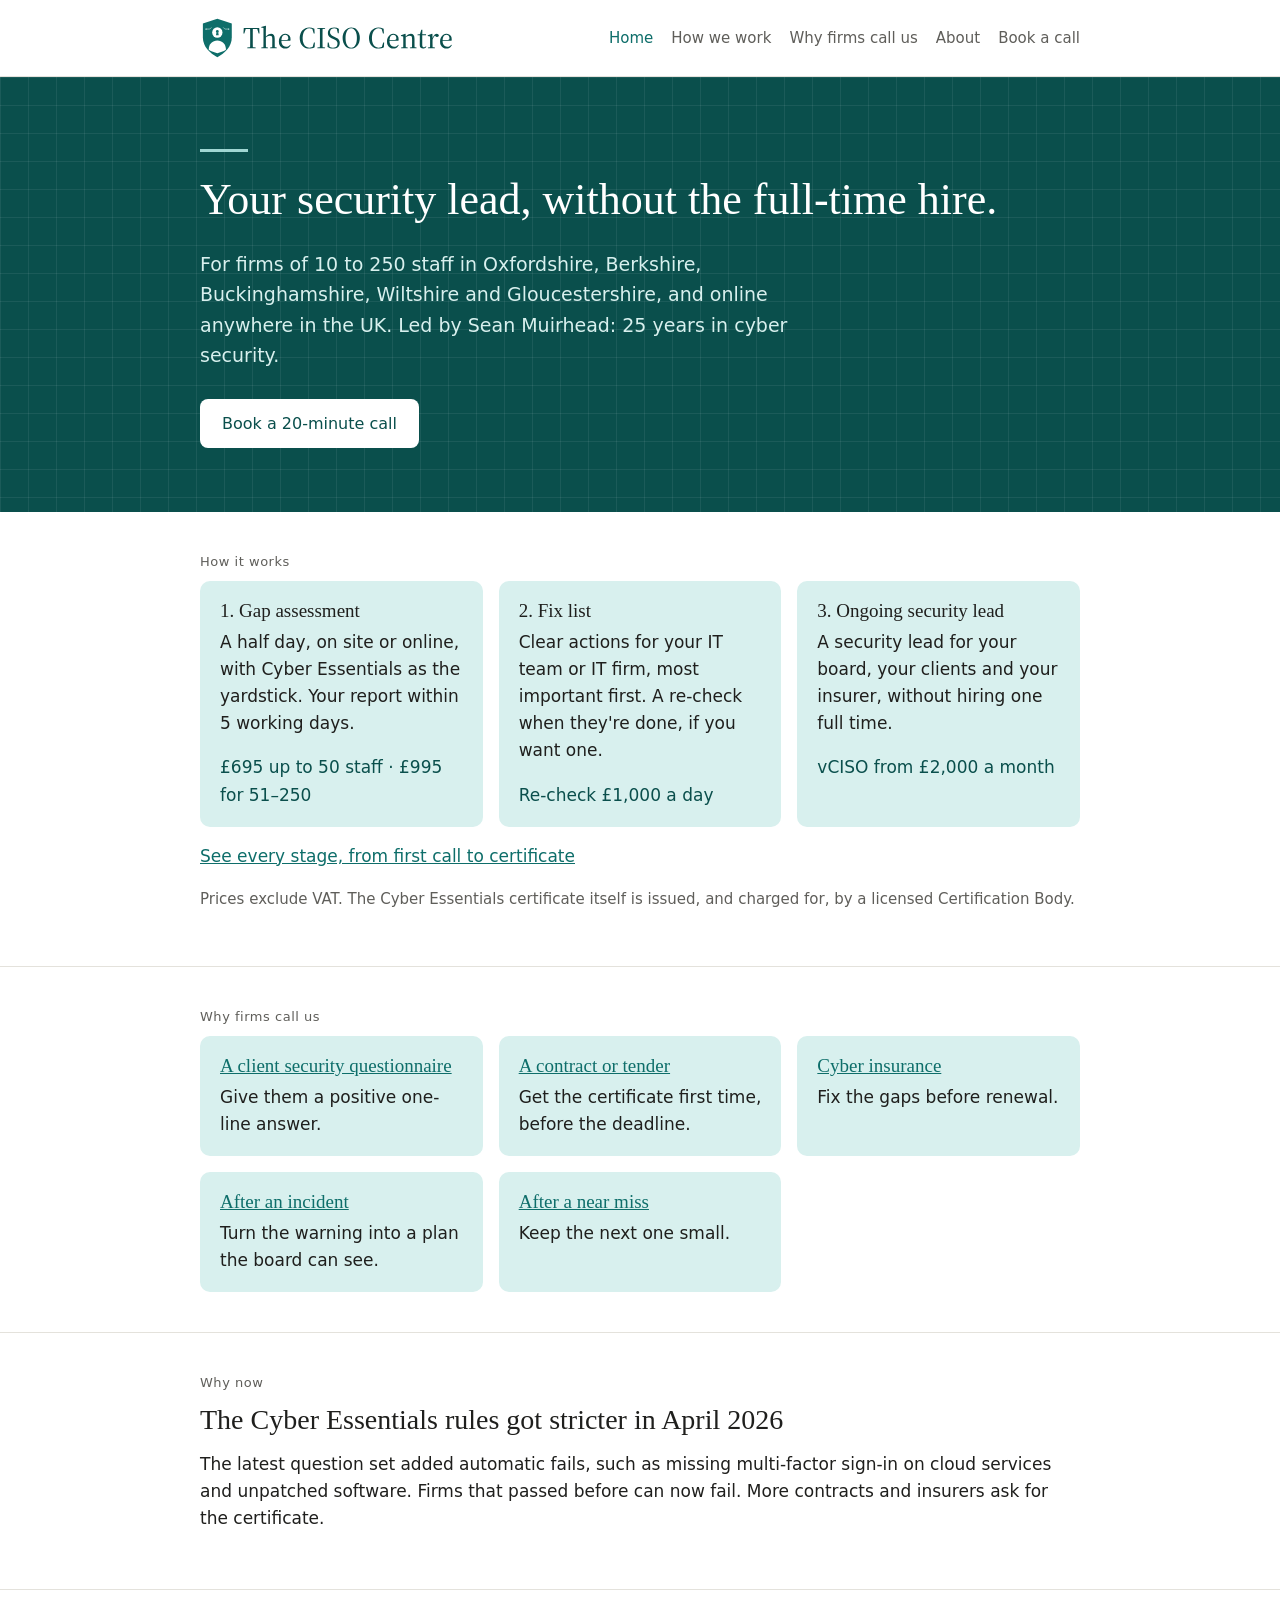
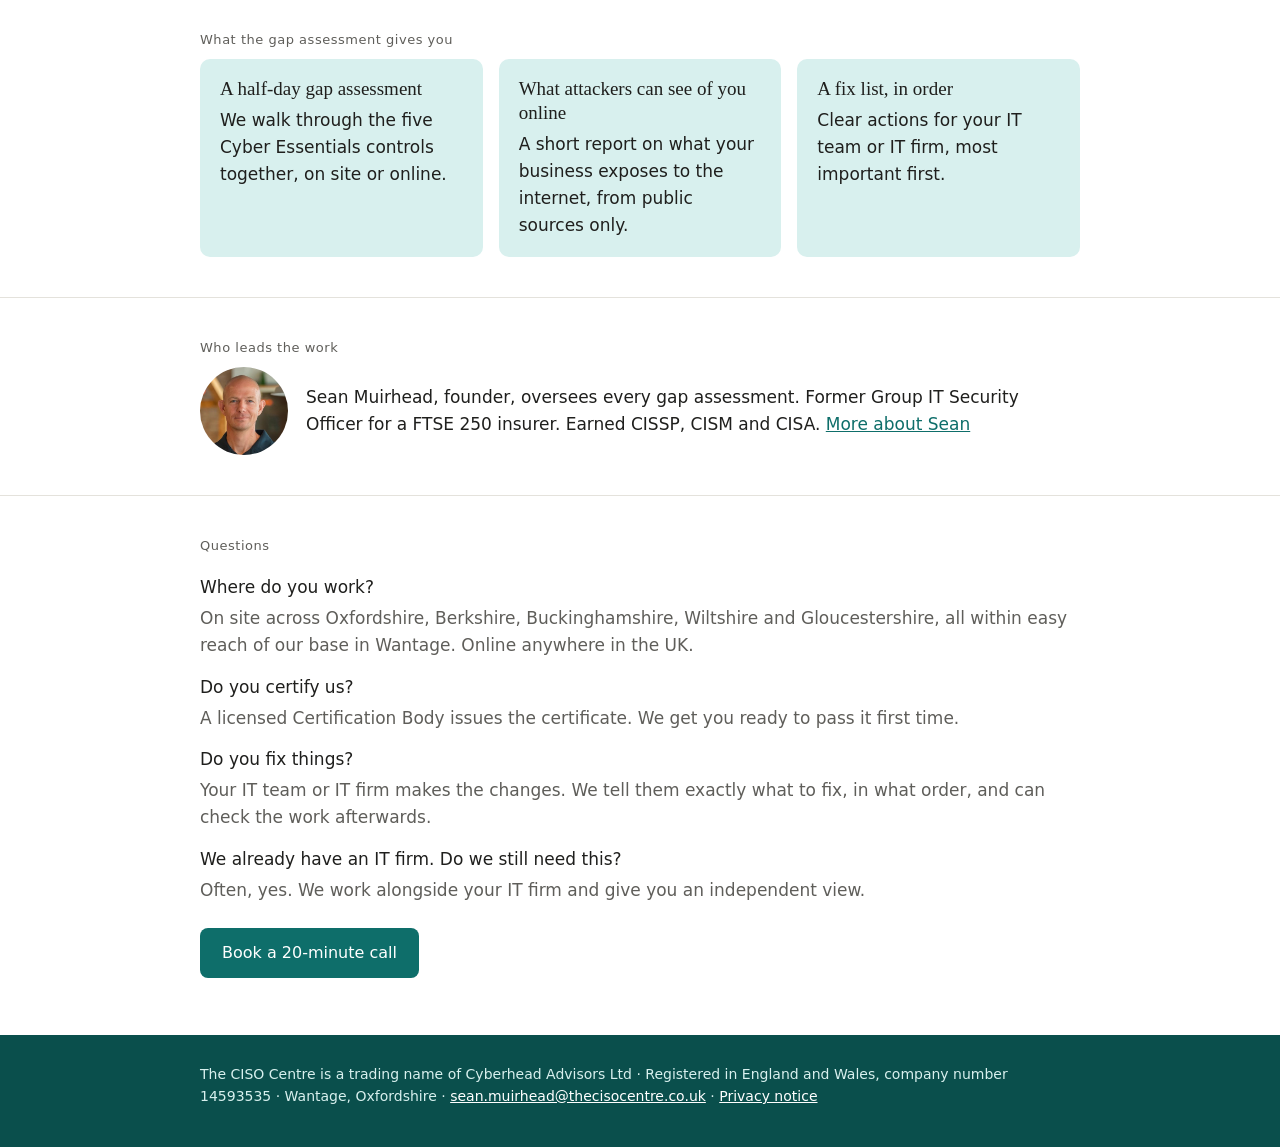
==== index.html @ 4bd27823 "Added workflow page Added workflow page  Co-Authored-By: Claude <claude@users.noreply.github.com>" ====
<!doctype html>
<html lang="en-GB">
<head>
<meta charset="utf-8">
<meta name="viewport" content="width=device-width, initial-scale=1">
<title>The CISO Centre · Your security lead, without the full-time hire</title>
<link rel="canonical" href="https://thecisocentre.co.uk/">
<meta name="description" content="The CISO Centre: your security lead, without the full-time hire. For firms of 10 to 250 staff in Oxfordshire and nearby counties, and online across the UK. Gap assessment from £695.">
<link rel="stylesheet" href="assets/site.css">
<link rel="icon" type="image/png" sizes="32x32" href="assets/brand/ciso-centre-icon-32.png">
<link rel="apple-touch-icon" href="assets/brand/ciso-centre-icon-180.png">
<script>document.documentElement.classList.add('js')</script>
</head>
<body>
<header class="site-header"><div class="wrap">
  <a class="brand" href="./"><img src="assets/brand/ciso-centre-logo-short.svg" alt="The CISO Centre" height="44"></a>
  <button class="nav-toggle" type="button" aria-controls="site-nav" aria-expanded="false" aria-label="Menu"><span class="nav-toggle-bar"></span><span class="nav-toggle-bar"></span><span class="nav-toggle-bar"></span></button>
  <nav class="nav" id="site-nav" aria-label="Main">
    <a href="./" aria-current="page">Home</a>
    <a href="how-we-work/">How we work</a>
    <a href="./#why">Why firms call us</a>
    <a href="about/">About</a>
    <a href="book/">Book a call</a>
  </nav>
</div></header>

<main>
  <section class="hero"><div class="wrap">
    <div class="hero-rule"></div>
    <h1>Your security lead, without the full-time hire.</h1>
    <p class="lead">For firms of 10 to 250 staff in Oxfordshire, Berkshire, Buckinghamshire, Wiltshire and Gloucestershire, and online anywhere in the UK. Led by Sean Muirhead: 25 years in cyber security.</p>
    <a class="button" data-booking href="https://bookings.cloud.microsoft/bookwithme/user/22936305dbe34050b0d716d2f3f9b5ed@cyberhead.co.uk/meetingtype/i8K5w9hKEECLZvtdV9gkTA2?anonymous&amp;ismsaljsauthenabled&amp;ep=mlink" target="_blank" rel="noopener">Book a 20-minute call</a>
  </div></section>

  <section class="section"><div class="wrap">
    <p class="section-label">How it works</p>
    <div class="grid-3">
      <div class="tile"><h3>1. Gap assessment</h3><p>A half day, on site or online, with Cyber Essentials as the yardstick. Your report within 5 working days.</p><p class="price-tag">£695 up to 50 staff · £995 for 51–250</p></div>
      <div class="tile"><h3>2. Fix list</h3><p>Clear actions for your IT team or IT firm, most important first. A re-check when they're done, if you want one.</p><p class="price-tag">Re-check £1,000 a day</p></div>
      <div class="tile"><h3>3. Ongoing security lead</h3><p>A security lead for your board, your clients and your insurer, without hiring one full time.</p><p class="price-tag">vCISO from £2,000 a month</p></div>
    </div>
    <p style="margin-top:16px"><a href="how-we-work/">See every stage, from first call to certificate</a></p>
    <p class="note" style="margin-top:16px">Prices exclude VAT. The Cyber Essentials certificate itself is issued, and charged for, by a licensed Certification Body.</p>
  </div></section>

  <section class="section" id="why"><div class="wrap">
    <p class="section-label">Why firms call us</p>
    <div class="grid-3">
      <div class="tile"><h3><a href="questionnaire/">A client security questionnaire</a></h3><p>Give them a positive one-line answer.</p></div>
      <div class="tile"><h3><a href="contracts/">A contract or tender</a></h3><p>Get the certificate first time, before the deadline.</p></div>
      <div class="tile"><h3><a href="insurance/">Cyber insurance</a></h3><p>Fix the gaps before renewal.</p></div>
      <div class="tile"><h3><a href="incident/">After an incident</a></h3><p>Turn the warning into a plan the board can see.</p></div>
      <div class="tile"><h3><a href="near-miss/">After a near miss</a></h3><p>Keep the next one small.</p></div>
    </div>
  </div></section>

  <section class="section"><div class="wrap">
    <p class="section-label">Why now</p>
    <h2>The Cyber Essentials rules got stricter in April 2026</h2>
    <p>The latest question set added automatic fails, such as missing multi-factor sign-in on cloud services and unpatched software. Firms that passed before can now fail. More contracts and insurers ask for the certificate.</p>
  </div></section>

  <section class="section"><div class="wrap">
    <p class="section-label">What the gap assessment gives you</p>
    <div class="grid-3">
      <div class="tile"><h3>A half-day gap assessment</h3><p>We walk through the five Cyber Essentials controls together, on site or online.</p></div>
      <div class="tile"><h3>What attackers can see of you online</h3><p>A short report on what your business exposes to the internet, from public sources only.</p></div>
      <div class="tile"><h3>A fix list, in order</h3><p>Clear actions for your IT team or IT firm, most important first.</p></div>
    </div>
  </div></section>

  <section class="section"><div class="wrap">
    <p class="section-label">Who leads the work</p>
    <div class="person">
      <img class="headshot" src="assets/sean-muirhead.jpg" alt="Sean Muirhead" width="160" height="160">
      <p style="margin:0">Sean Muirhead, founder, oversees every gap assessment. Former Group IT Security Officer for a FTSE 250 insurer. Earned CISSP, CISM and CISA. <a href="about/">More about Sean</a></p>
    </div>
  </div></section>

  <section class="section"><div class="wrap">
    <p class="section-label">Questions</p>
    <dl class="qa">
      <dt>Where do you work?</dt>
      <dd>On site across Oxfordshire, Berkshire, Buckinghamshire, Wiltshire and Gloucestershire, all within easy reach of our base in Wantage. Online anywhere in the UK.</dd>
      <dt>Do you certify us?</dt>
      <dd>A licensed Certification Body issues the certificate. We get you ready to pass it first time.</dd>
      <dt>Do you fix things?</dt>
      <dd>Your IT team or IT firm makes the changes. We tell them exactly what to fix, in what order, and can check the work afterwards.</dd>
      <dt>We already have an IT firm. Do we still need this?</dt>
      <dd>Often, yes. We work alongside your IT firm and give you an independent view.</dd>
    </dl>
    <p style="margin-top:24px"><a class="button" data-booking href="https://bookings.cloud.microsoft/bookwithme/user/22936305dbe34050b0d716d2f3f9b5ed@cyberhead.co.uk/meetingtype/i8K5w9hKEECLZvtdV9gkTA2?anonymous&amp;ismsaljsauthenabled&amp;ep=mlink" target="_blank" rel="noopener">Book a 20-minute call</a></p>
  </div></section>
</main>

<footer class="site-footer"><div class="wrap">
  <p>The CISO Centre is a trading name of Cyberhead Advisors Ltd · Registered in England and Wales, company number 14593535 · Wantage, Oxfordshire · <a href="mailto:sean.muirhead@thecisocentre.co.uk">sean.muirhead@thecisocentre.co.uk</a> · <a href="privacy/">Privacy notice</a></p>
</div></footer>
<script src="assets/nav.js" defer></script>
</body>
</html>
---- assets/site.css ----
:root {
  --navy: #0E6E6A;
  --navy-dark: #0A4F4C;
  --ink: #1f1f1d;
  --muted: #5f5e5a;
  --line: #e4e2dc;
  --panel: #D8F0EE;
  --sky: #9FD6D2;
  --sky-light: #D8F0EE;
  --bg: #ffffff;
  --serif: "Iowan Old Style", "Palatino Linotype", Palatino, Georgia, "Times New Roman", serif;
  --sans: system-ui, -apple-system, "Segoe UI", Roboto, "Helvetica Neue", Arial, sans-serif;
}

* { box-sizing: border-box; }
html { -webkit-text-size-adjust: 100%; }
body { margin: 0; background: var(--bg); color: var(--ink); font-family: var(--sans); font-size: 17px; line-height: 1.6; }
img { max-width: 100%; height: auto; }
a { color: var(--navy); }
a:hover { color: var(--navy-dark); }
h1, h2, h3 { font-family: var(--serif); font-weight: 500; line-height: 1.25; margin: 0 0 0.5em; }
h1 { font-size: clamp(30px, 6vw, 44px); }
h2 { font-size: clamp(22px, 4vw, 28px); }
h3 { font-size: 19px; }
p { margin: 0 0 1em; }

.wrap { max-width: 920px; margin: 0 auto; padding: 0 20px; }

.site-header { border-bottom: 1px solid var(--line); }
.site-header .wrap { display: flex; flex-wrap: wrap; align-items: center; justify-content: space-between; gap: 8px 24px; padding-top: 16px; padding-bottom: 16px; }
.brand { display: block; text-decoration: none; }
.brand img { display: block; height: 44px; width: auto; }
/* CISO Centre logo: two links over one image. Whole logo -> CISO Centre page; the 'by Cyberhead Advisors' line -> site homepage. */
.nav-toggle { display: none; background: none; border: 0; width: 44px; height: 44px; padding: 10px; margin-right: -10px; cursor: pointer; }
.nav-toggle-bar { display: block; height: 2px; background: var(--ink); margin: 5px 0; border-radius: 1px; }
.nav { display: flex; flex-wrap: wrap; gap: 4px 18px; font-size: 15px; }
.nav a { color: var(--muted); text-decoration: none; }
.nav a:hover, .nav a[aria-current="page"] { color: var(--navy); }

@media (max-width: 639px) {
  .brand img { height: 36px; }
  .js .nav-toggle { display: block; }
  .js .nav { display: none; width: 100%; flex-direction: column; gap: 0; }
  .js .nav.open { display: flex; }
  .js .nav a { padding: 10px 0; border-top: 1px solid var(--line); }
}

.hero {
  padding: 72px 0 64px;
  color: #fff;
  background-color: var(--navy-dark);
  background-image:
    linear-gradient(rgba(255,255,255,0.07) 1px, transparent 1px),
    linear-gradient(90deg, rgba(255,255,255,0.07) 1px, transparent 1px);
  background-size: 28px 28px;
}
.hero h1 { color: #fff; }
.hero-rule { width: 48px; height: 3px; background: var(--sky); margin-bottom: 20px; }
.hero p.lead { font-size: 19px; color: var(--sky-light); max-width: 640px; margin-bottom: 28px; }
.hero a:not(.button) { color: #fff; }
.hero .button { background: #fff; color: var(--navy-dark); }
.hero .button:hover { background: var(--sky-light); color: var(--navy-dark); }
.hero .person { flex-wrap: wrap; align-items: flex-start; }
.hero .person > div { flex: 1 1 260px; }
.hero .headshot { flex-basis: 112px; width: 112px; height: 112px; border: 3px solid rgba(255,255,255,0.85); }

.section { padding: 40px 0; border-bottom: 1px solid var(--line); }
.section:last-of-type { border-bottom: 0; }
.section-label { font-size: 13px; letter-spacing: 0.04em; color: var(--muted); margin: 0 0 8px; }

.grid-3 { display: grid; grid-template-columns: repeat(auto-fit, minmax(220px, 1fr)); gap: 16px; }
.grid-2 { display: grid; grid-template-columns: minmax(0, 1fr); gap: 16px; }
@media (min-width: 640px) { .grid-2 { grid-template-columns: repeat(2, minmax(0, 1fr)); } }
.tile { background: var(--panel); border-radius: 10px; padding: 18px 20px; }
.tile h3 { margin-bottom: 6px; }
.tile p:last-child { margin-bottom: 0; }

.figure { background: var(--panel); border-radius: 10px; padding: 18px 20px; }
.figure .num { font-family: var(--serif); font-size: clamp(30px, 7vw, 40px); line-height: 1; color: var(--navy); display: block; margin-bottom: 6px; }
.figure .label { font-size: 15px; color: var(--muted); }

.price-list { list-style: none; padding: 0; margin: 0; }
.price-list li { display: flex; flex-wrap: wrap; justify-content: space-between; gap: 4px 16px; padding: 12px 0; border-bottom: 1px solid var(--line); }
.price-list li:last-child { border-bottom: 0; }
.price-list .price { font-weight: 500; }

.steps { padding-left: 1.2em; margin: 0; }
.steps li { margin-bottom: 6px; }

.person { display: flex; gap: 18px; align-items: center; }
.headshot { flex: 0 0 88px; width: 88px; height: 88px; border-radius: 50%; object-fit: cover; }
.initials { flex: 0 0 72px; width: 72px; height: 72px; border-radius: 50%; background: var(--panel); color: var(--navy-dark); display: flex; align-items: center; justify-content: center; font-family: var(--serif); font-size: 24px; }

.qa dt { font-weight: 500; margin-top: 14px; }
.qa dd { margin: 4px 0 0; color: var(--muted); }

.door { display: block; background: var(--panel); border-radius: 10px; padding: 20px 22px; text-decoration: none; color: var(--ink); border: 1px solid transparent; }
.door:hover { border-color: var(--navy); color: var(--ink); }
.door h3 { color: var(--navy); }
.door p { margin: 0; color: var(--muted); font-size: 16px; }

.button { display: inline-block; background: var(--navy); color: #fff; text-decoration: none; padding: 12px 22px; border-radius: 8px; font-size: 16px; }
.button:hover { background: var(--navy-dark); color: #fff; }
.button-secondary { background: transparent; color: var(--navy); border: 1px solid var(--navy); }
.button-secondary:hover { background: var(--panel); color: var(--navy-dark); }

.note { font-size: 15px; color: var(--muted); }

.site-footer { background: var(--navy-dark); padding: 28px 0 40px; font-size: 14px; color: var(--sky-light); }
.site-footer a { color: #fff; }
.site-footer p { margin: 0; }

/* The CISO Centre pages: same components, green colours */
.price-tag { font-weight: 500; color: var(--navy-dark); margin: 10px 0 0; }

/* Deal timeline: drawn as a line with stage markers; stacks on phones */
.timeline { list-style: none; margin: 8px 0 0; padding: 0; display: grid; grid-template-columns: repeat(5, minmax(0, 1fr)); gap: 12px; position: relative; }
.timeline::before { content: ""; position: absolute; left: 6px; right: 6px; top: 7px; height: 2px; background: var(--sky); }
.timeline li { position: relative; padding-top: 26px; }
.timeline li::before { content: ""; position: absolute; left: 0; top: 0; width: 12px; height: 12px; border-radius: 50%; background: #fff; border: 3px solid var(--navy); }
.timeline .stage { display: block; font-family: var(--serif); font-size: 18px; color: var(--navy-dark); margin-bottom: 4px; }
.timeline .role { display: block; font-size: 15px; color: var(--muted); line-height: 1.4; }
@media (max-width: 639px) {
  .timeline { grid-template-columns: 1fr; gap: 18px; padding-left: 26px; }
  .timeline::before { left: 6px; right: auto; top: 6px; bottom: 6px; width: 2px; height: auto; }
  .timeline li { padding-top: 0; }
  .timeline li::before { left: -26px; top: 4px; }
}

/* Section illustrations */
.illus { display: block; width: 100%; max-width: 560px; height: auto; margin: 4px 0 20px; }
.illus-small { max-width: 240px; }

/* How we work: numbered stages, each split into what happens / you get / why it matters */
.flow { list-style: none; margin: 0; padding: 0; display: grid; gap: 16px; }
.flow-stage { background: var(--panel); border-radius: 10px; padding: 18px 20px; }
.flow-stage h3 { display: flex; align-items: center; gap: 12px; margin-bottom: 12px; }
.flow-num { flex: 0 0 32px; width: 32px; height: 32px; border-radius: 50%; background: var(--navy); color: #fff; display: inline-flex; align-items: center; justify-content: center; font-family: var(--serif); font-size: 17px; }
.flow-parts { display: grid; grid-template-columns: minmax(0, 1fr); gap: 4px 20px; margin: 0; }
.flow-parts dt { font-size: 13px; letter-spacing: 0.04em; color: var(--muted); margin-top: 6px; }
.flow-parts dd { margin: 0; }
@media (min-width: 760px) {
  .flow-parts { grid-template-columns: 9.5em minmax(0, 1fr); }
  .flow-parts dt { margin-top: 3px; }
}
.flow-parts dt:last-of-type + dd { font-weight: 500; color: var(--navy-dark); }
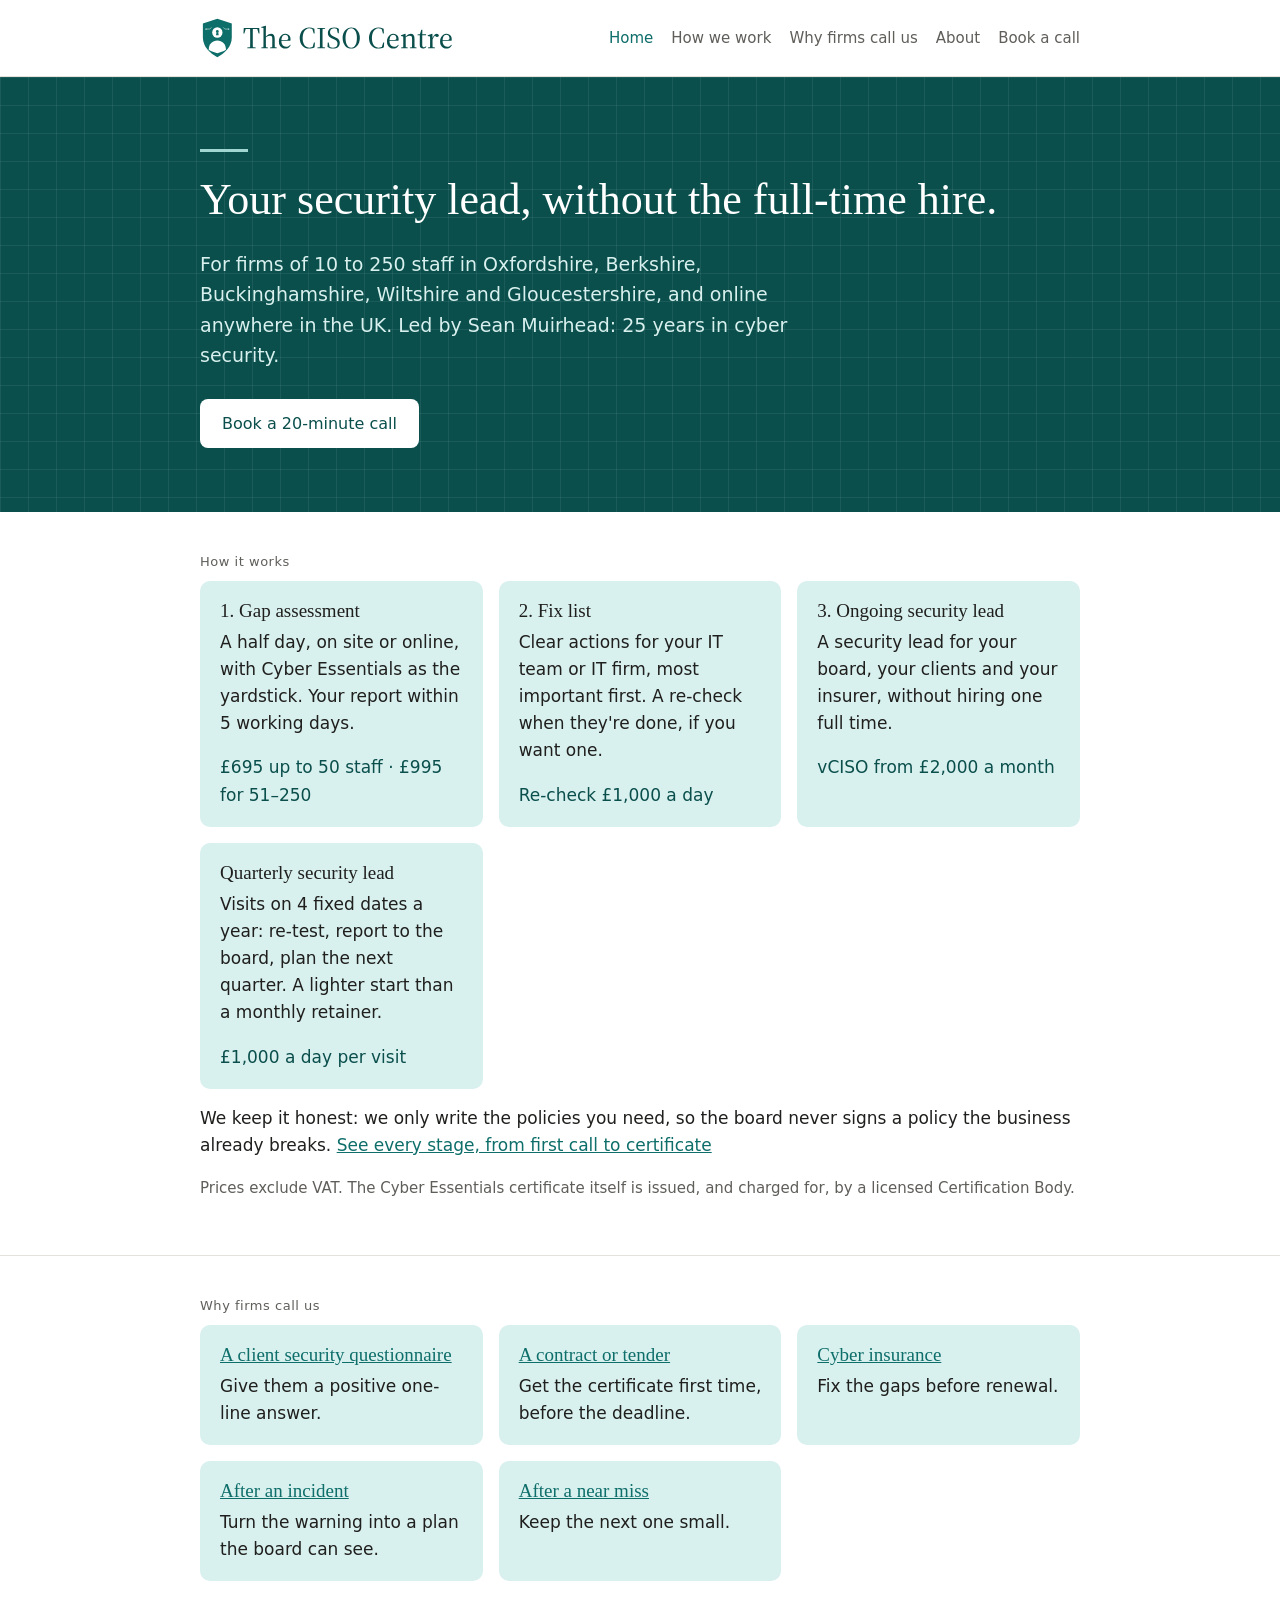
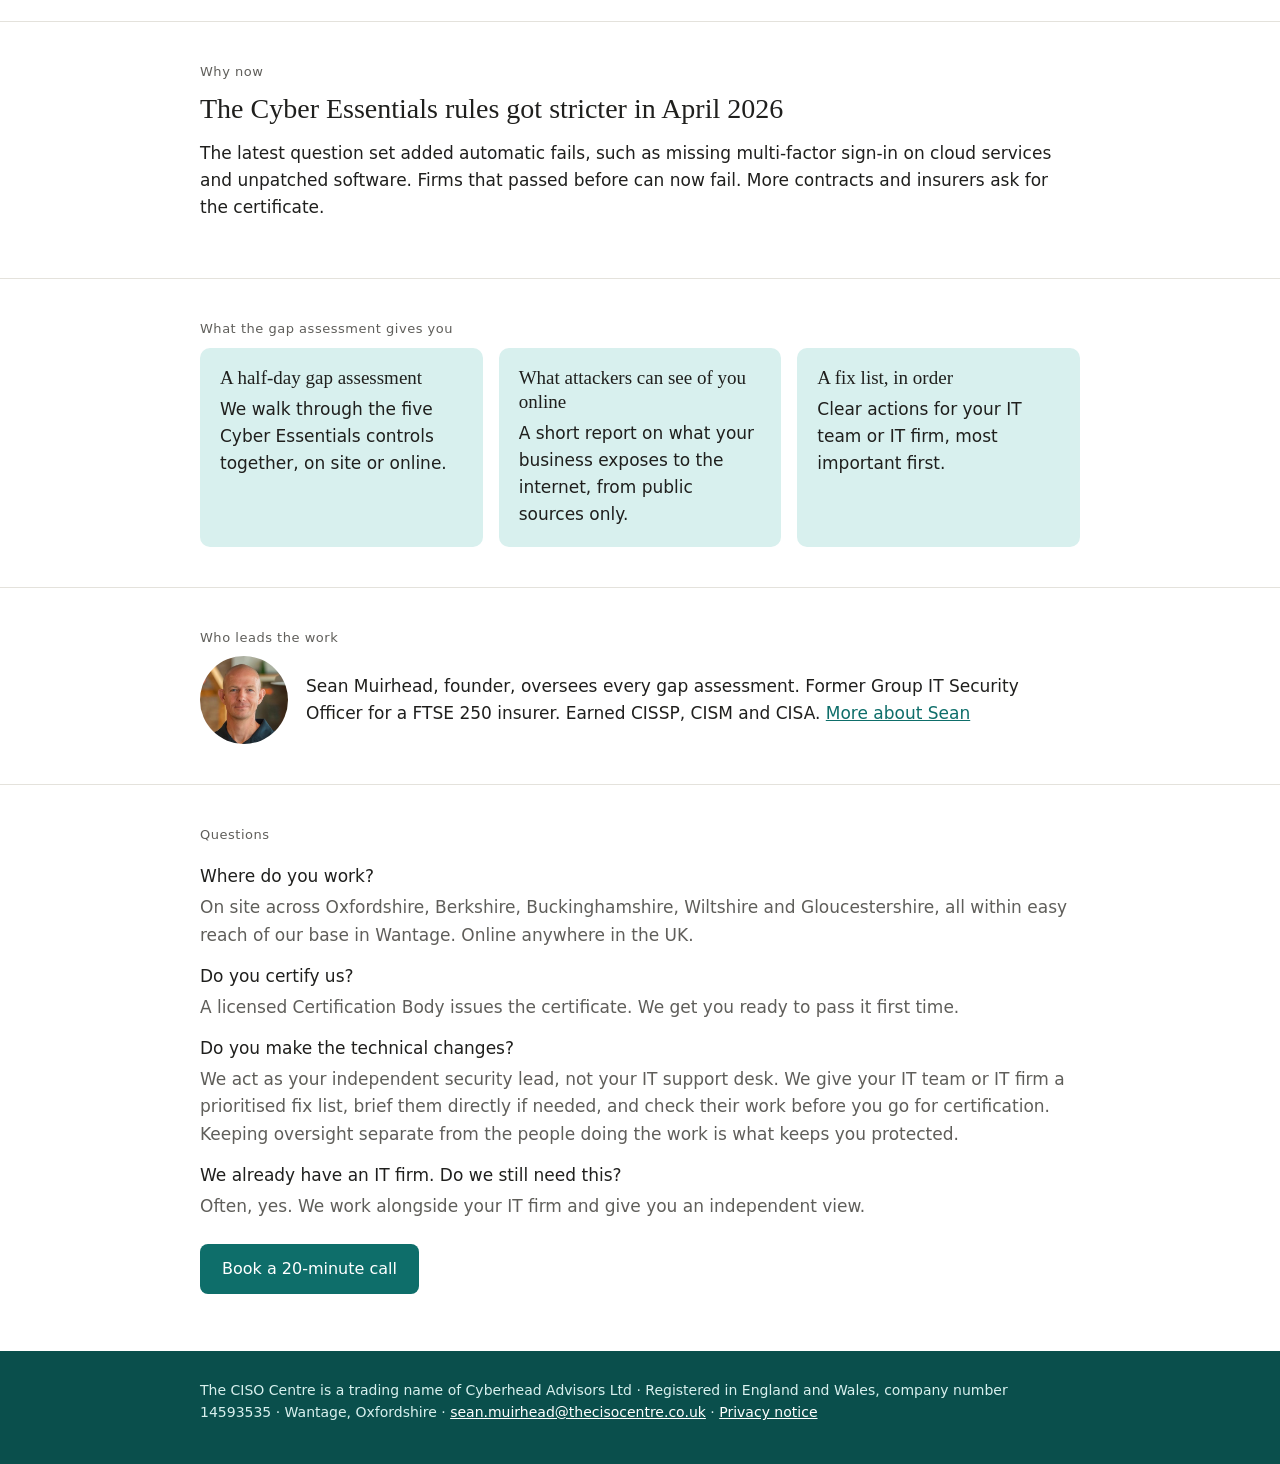
==== commit 72a87089: "Council fixes: FAQ, policy line, quarterly rung, How we work scope, booking via /book/" ====
--- a/index.html
+++ b/index.html
@@ -29,7 +29,7 @@
     <div class="hero-rule"></div>
     <h1>Your security lead, without the full-time hire.</h1>
     <p class="lead">For firms of 10 to 250 staff in Oxfordshire, Berkshire, Buckinghamshire, Wiltshire and Gloucestershire, and online anywhere in the UK. Led by Sean Muirhead: 25 years in cyber security.</p>
-    <a class="button" data-booking href="https://bookings.cloud.microsoft/bookwithme/user/22936305dbe34050b0d716d2f3f9b5ed@cyberhead.co.uk/meetingtype/i8K5w9hKEECLZvtdV9gkTA2?anonymous&amp;ismsaljsauthenabled&amp;ep=mlink" target="_blank" rel="noopener">Book a 20-minute call</a>
+    <a class="button" data-booking href="book/">Book a 20-minute call</a>
   </div></section>
 
   <section class="section"><div class="wrap">
@@ -38,8 +38,9 @@
       <div class="tile"><h3>1. Gap assessment</h3><p>A half day, on site or online, with Cyber Essentials as the yardstick. Your report within 5 working days.</p><p class="price-tag">£695 up to 50 staff · £995 for 51–250</p></div>
       <div class="tile"><h3>2. Fix list</h3><p>Clear actions for your IT team or IT firm, most important first. A re-check when they're done, if you want one.</p><p class="price-tag">Re-check £1,000 a day</p></div>
       <div class="tile"><h3>3. Ongoing security lead</h3><p>A security lead for your board, your clients and your insurer, without hiring one full time.</p><p class="price-tag">vCISO from £2,000 a month</p></div>
+      <div class="tile"><h3>Quarterly security lead</h3><p>Visits on 4 fixed dates a year: re-test, report to the board, plan the next quarter. A lighter start than a monthly retainer.</p><p class="price-tag">£1,000 a day per visit</p></div>
     </div>
-    <p style="margin-top:16px"><a href="how-we-work/">See every stage, from first call to certificate</a></p>
+    <p style="margin-top:16px">We keep it honest: we only write the policies you need, so the board never signs a policy the business already breaks. <a href="how-we-work/">See every stage, from first call to certificate</a></p>
     <p class="note" style="margin-top:16px">Prices exclude VAT. The Cyber Essentials certificate itself is issued, and charged for, by a licensed Certification Body.</p>
   </div></section>
 
@@ -84,12 +85,12 @@
       <dd>On site across Oxfordshire, Berkshire, Buckinghamshire, Wiltshire and Gloucestershire, all within easy reach of our base in Wantage. Online anywhere in the UK.</dd>
       <dt>Do you certify us?</dt>
       <dd>A licensed Certification Body issues the certificate. We get you ready to pass it first time.</dd>
-      <dt>Do you fix things?</dt>
-      <dd>Your IT team or IT firm makes the changes. We tell them exactly what to fix, in what order, and can check the work afterwards.</dd>
+      <dt>Do you make the technical changes?</dt>
+      <dd>We act as your independent security lead, not your IT support desk. We give your IT team or IT firm a prioritised fix list, brief them directly if needed, and check their work before you go for certification. Keeping oversight separate from the people doing the work is what keeps you protected.</dd>
       <dt>We already have an IT firm. Do we still need this?</dt>
       <dd>Often, yes. We work alongside your IT firm and give you an independent view.</dd>
     </dl>
-    <p style="margin-top:24px"><a class="button" data-booking href="https://bookings.cloud.microsoft/bookwithme/user/22936305dbe34050b0d716d2f3f9b5ed@cyberhead.co.uk/meetingtype/i8K5w9hKEECLZvtdV9gkTA2?anonymous&amp;ismsaljsauthenabled&amp;ep=mlink" target="_blank" rel="noopener">Book a 20-minute call</a></p>
+    <p style="margin-top:24px"><a class="button" data-booking href="book/">Book a 20-minute call</a></p>
   </div></section>
 </main>
 
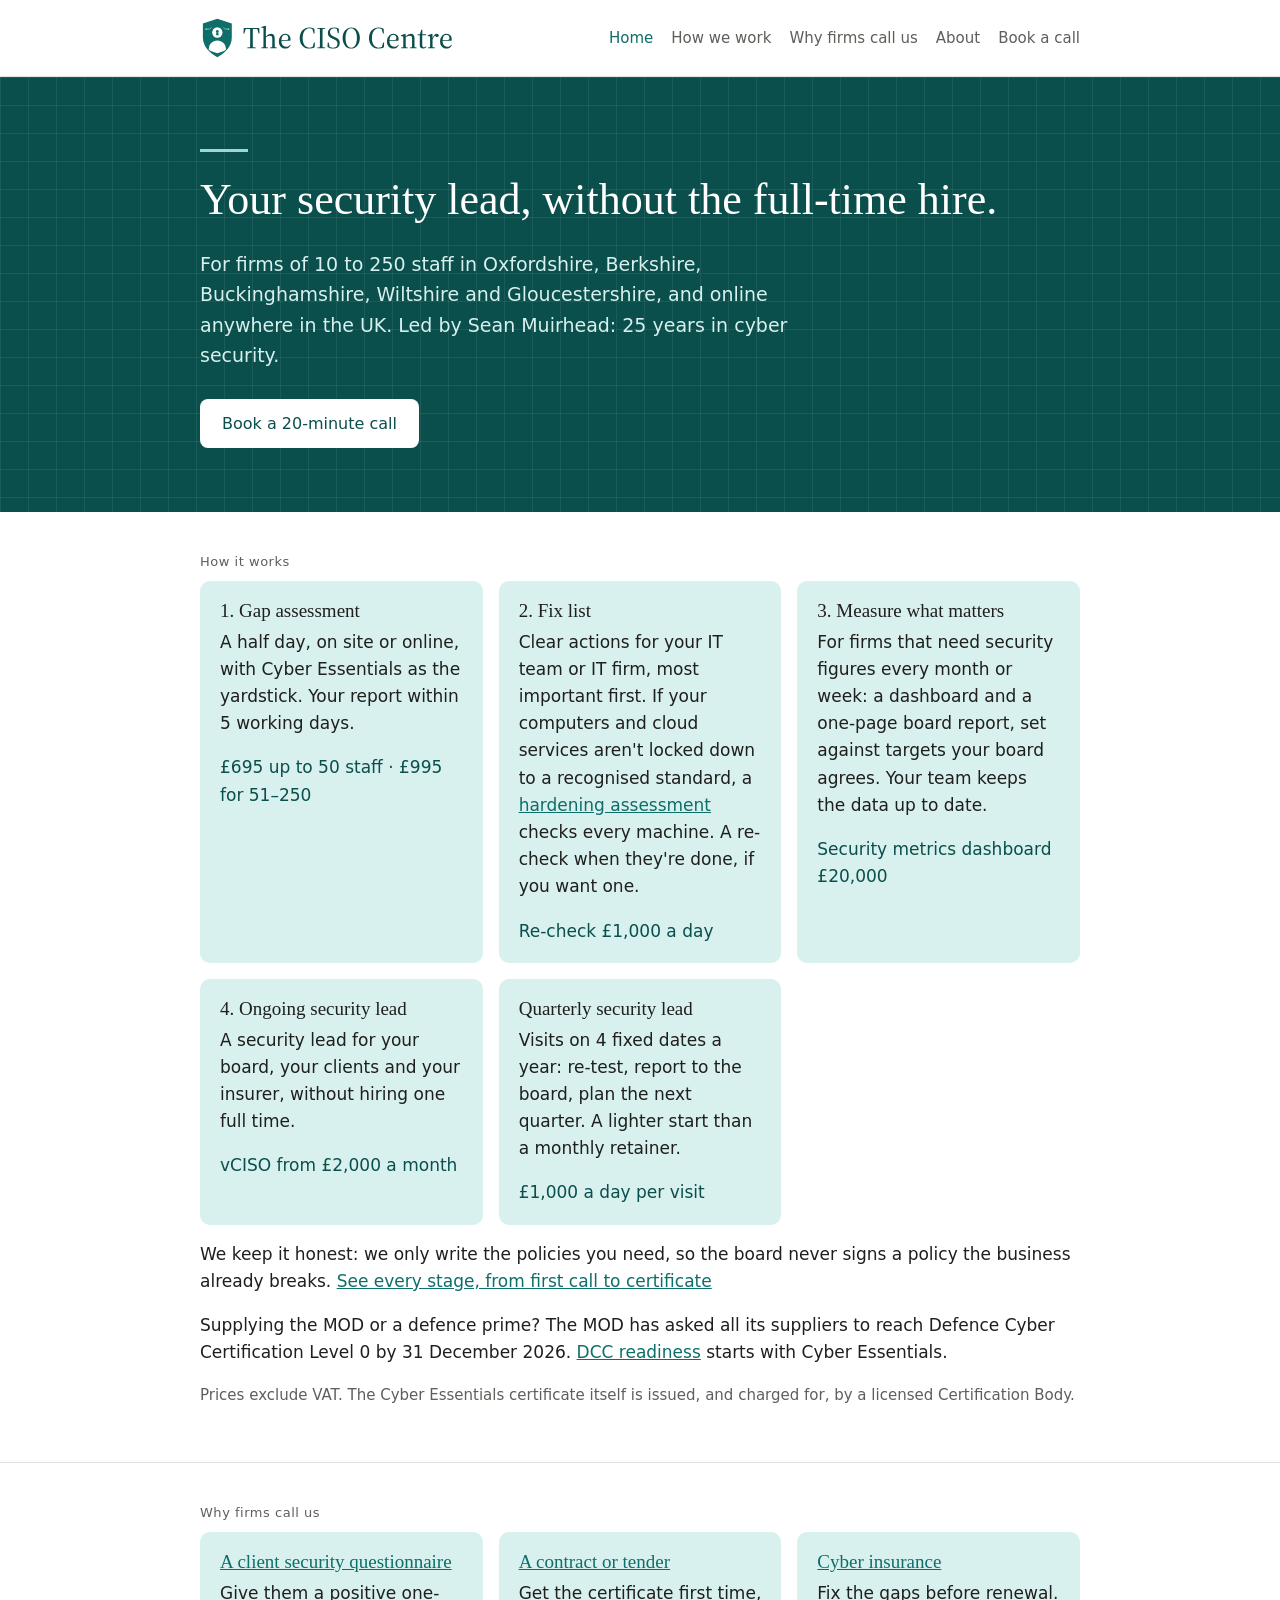
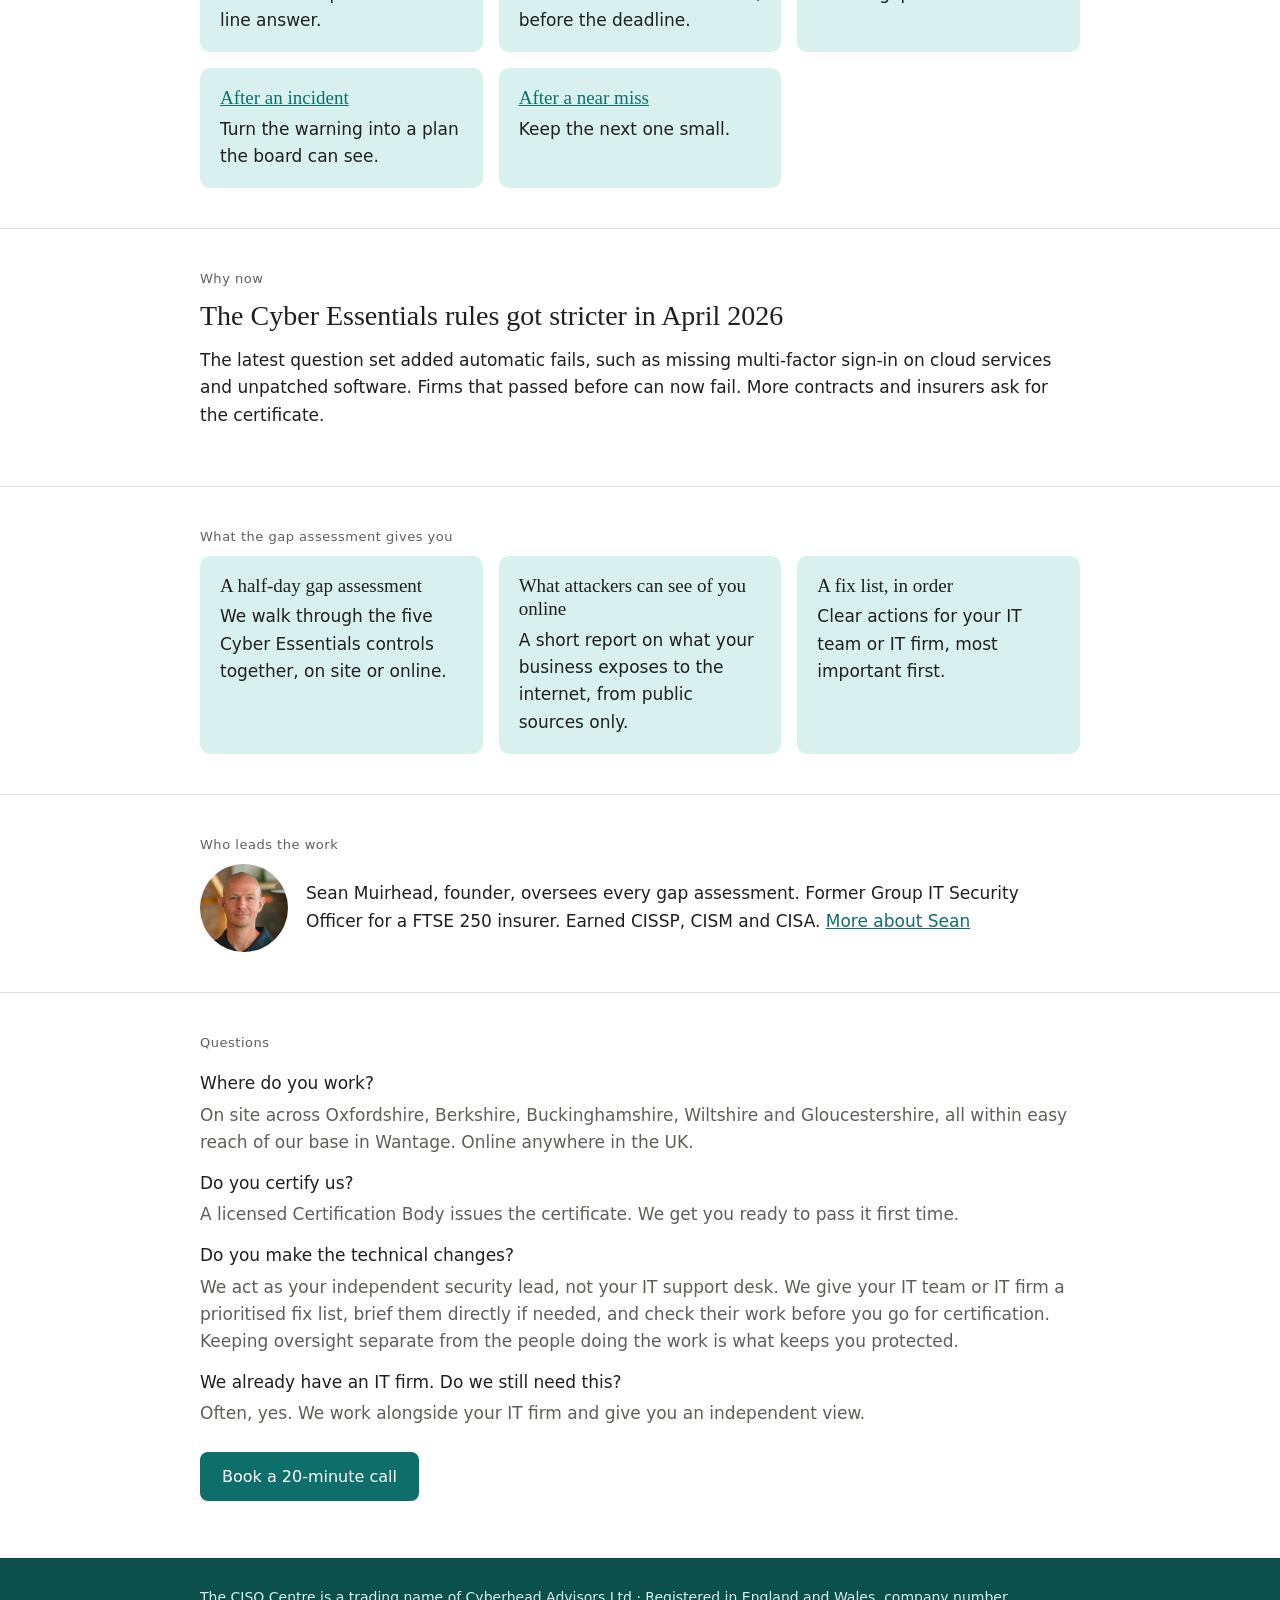
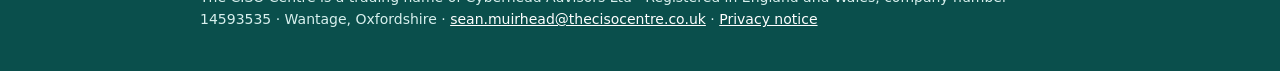
==== commit 05f90f88: "Home and How we work: hardening, security metrics dashboard, DCC readiness Co-Authored-By: Claude Op" ====
--- a/index.html
+++ b/index.html
@@ -36,11 +36,13 @@
     <p class="section-label">How it works</p>
     <div class="grid-3">
       <div class="tile"><h3>1. Gap assessment</h3><p>A half day, on site or online, with Cyber Essentials as the yardstick. Your report within 5 working days.</p><p class="price-tag">£695 up to 50 staff · £995 for 51–250</p></div>
-      <div class="tile"><h3>2. Fix list</h3><p>Clear actions for your IT team or IT firm, most important first. A re-check when they're done, if you want one.</p><p class="price-tag">Re-check £1,000 a day</p></div>
-      <div class="tile"><h3>3. Ongoing security lead</h3><p>A security lead for your board, your clients and your insurer, without hiring one full time.</p><p class="price-tag">vCISO from £2,000 a month</p></div>
+      <div class="tile"><h3>2. Fix list</h3><p>Clear actions for your IT team or IT firm, most important first. If your computers and cloud services aren't locked down to a recognised standard, a <a href="hardening/">hardening assessment</a> checks every machine. A re-check when they're done, if you want one.</p><p class="price-tag">Re-check £1,000 a day</p></div>
+      <div class="tile"><h3>3. Measure what matters</h3><p>For firms that need security figures every month or week: a dashboard and a one-page board report, set against targets your board agrees. Your team keeps the data up to date.</p><p class="price-tag">Security metrics dashboard £20,000</p></div>
+      <div class="tile"><h3>4. Ongoing security lead</h3><p>A security lead for your board, your clients and your insurer, without hiring one full time.</p><p class="price-tag">vCISO from £2,000 a month</p></div>
       <div class="tile"><h3>Quarterly security lead</h3><p>Visits on 4 fixed dates a year: re-test, report to the board, plan the next quarter. A lighter start than a monthly retainer.</p><p class="price-tag">£1,000 a day per visit</p></div>
     </div>
     <p style="margin-top:16px">We keep it honest: we only write the policies you need, so the board never signs a policy the business already breaks. <a href="how-we-work/">See every stage, from first call to certificate</a></p>
+    <p style="margin-top:16px">Supplying the MOD or a defence prime? The MOD has asked all its suppliers to reach Defence Cyber Certification Level 0 by 31 December 2026. <a href="how-we-work/">DCC readiness</a> starts with Cyber Essentials.</p>
     <p class="note" style="margin-top:16px">Prices exclude VAT. The Cyber Essentials certificate itself is issued, and charged for, by a licensed Certification Body.</p>
   </div></section>
 
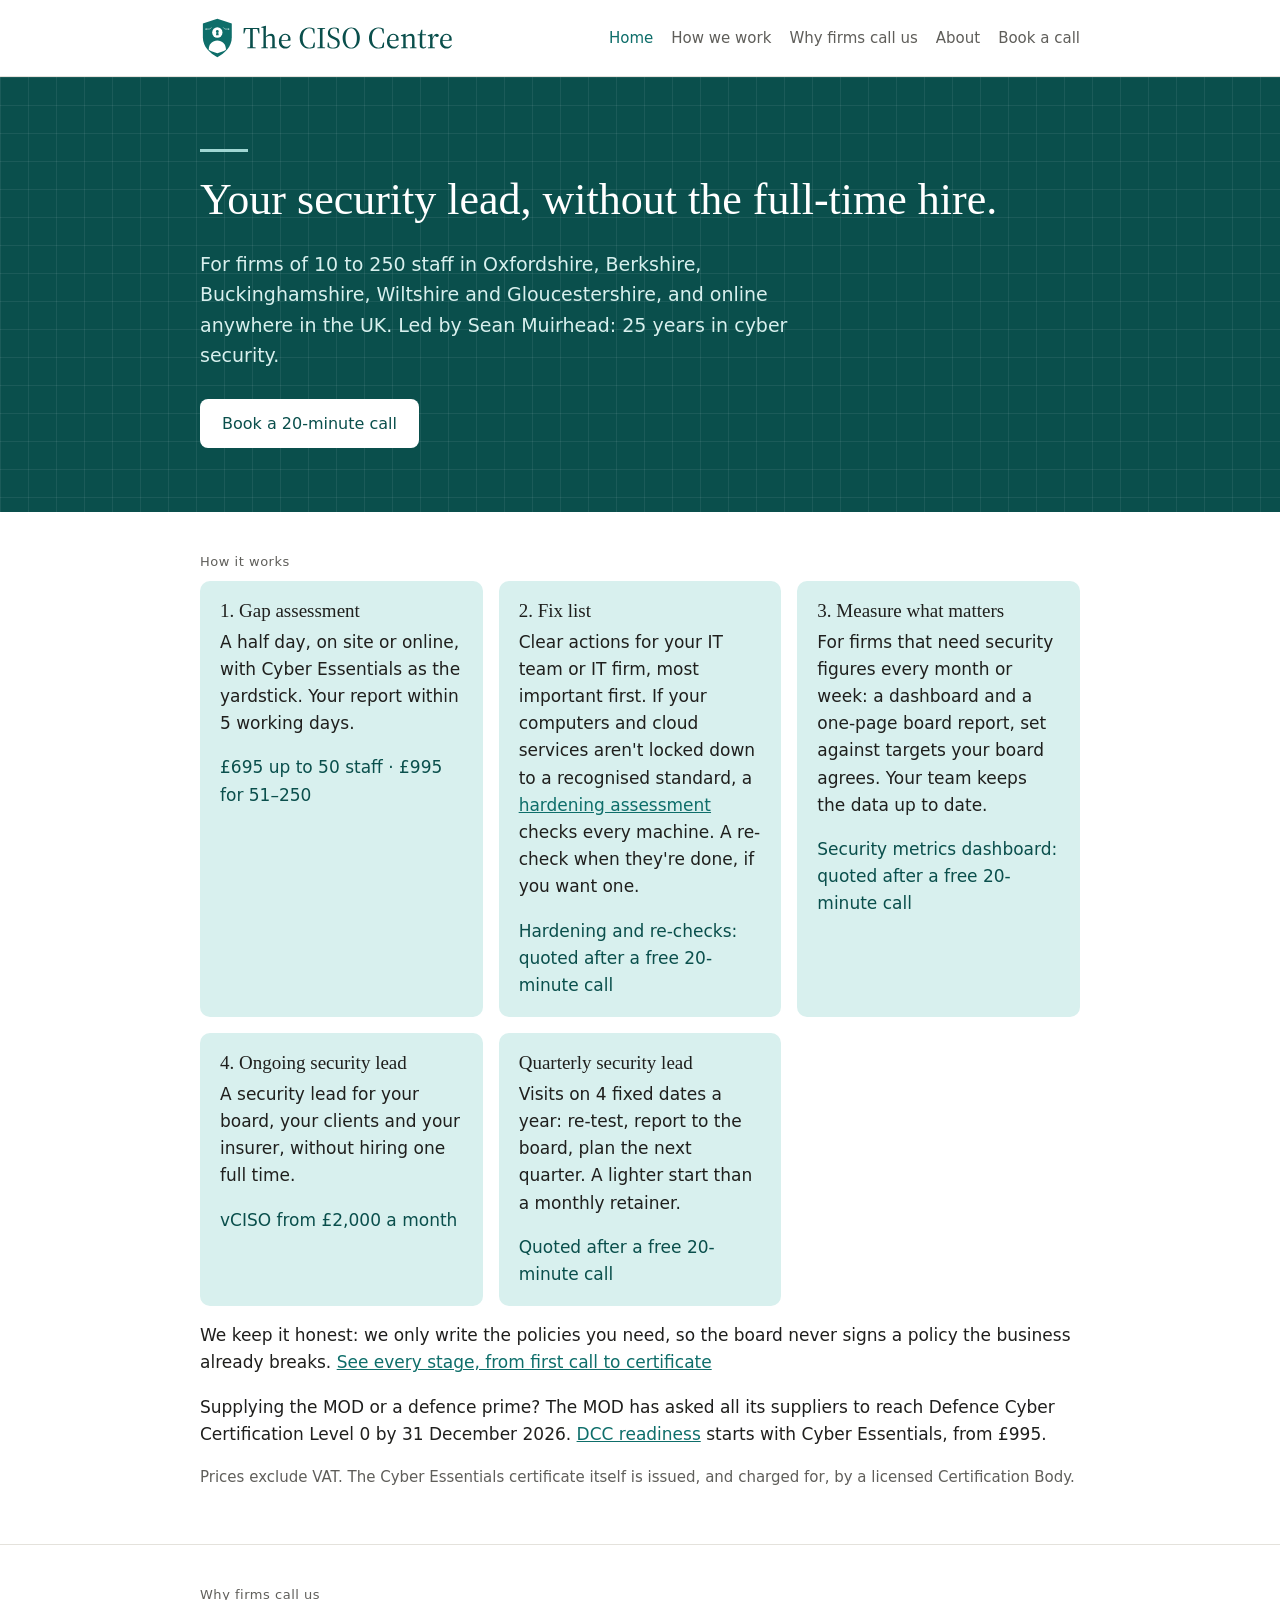
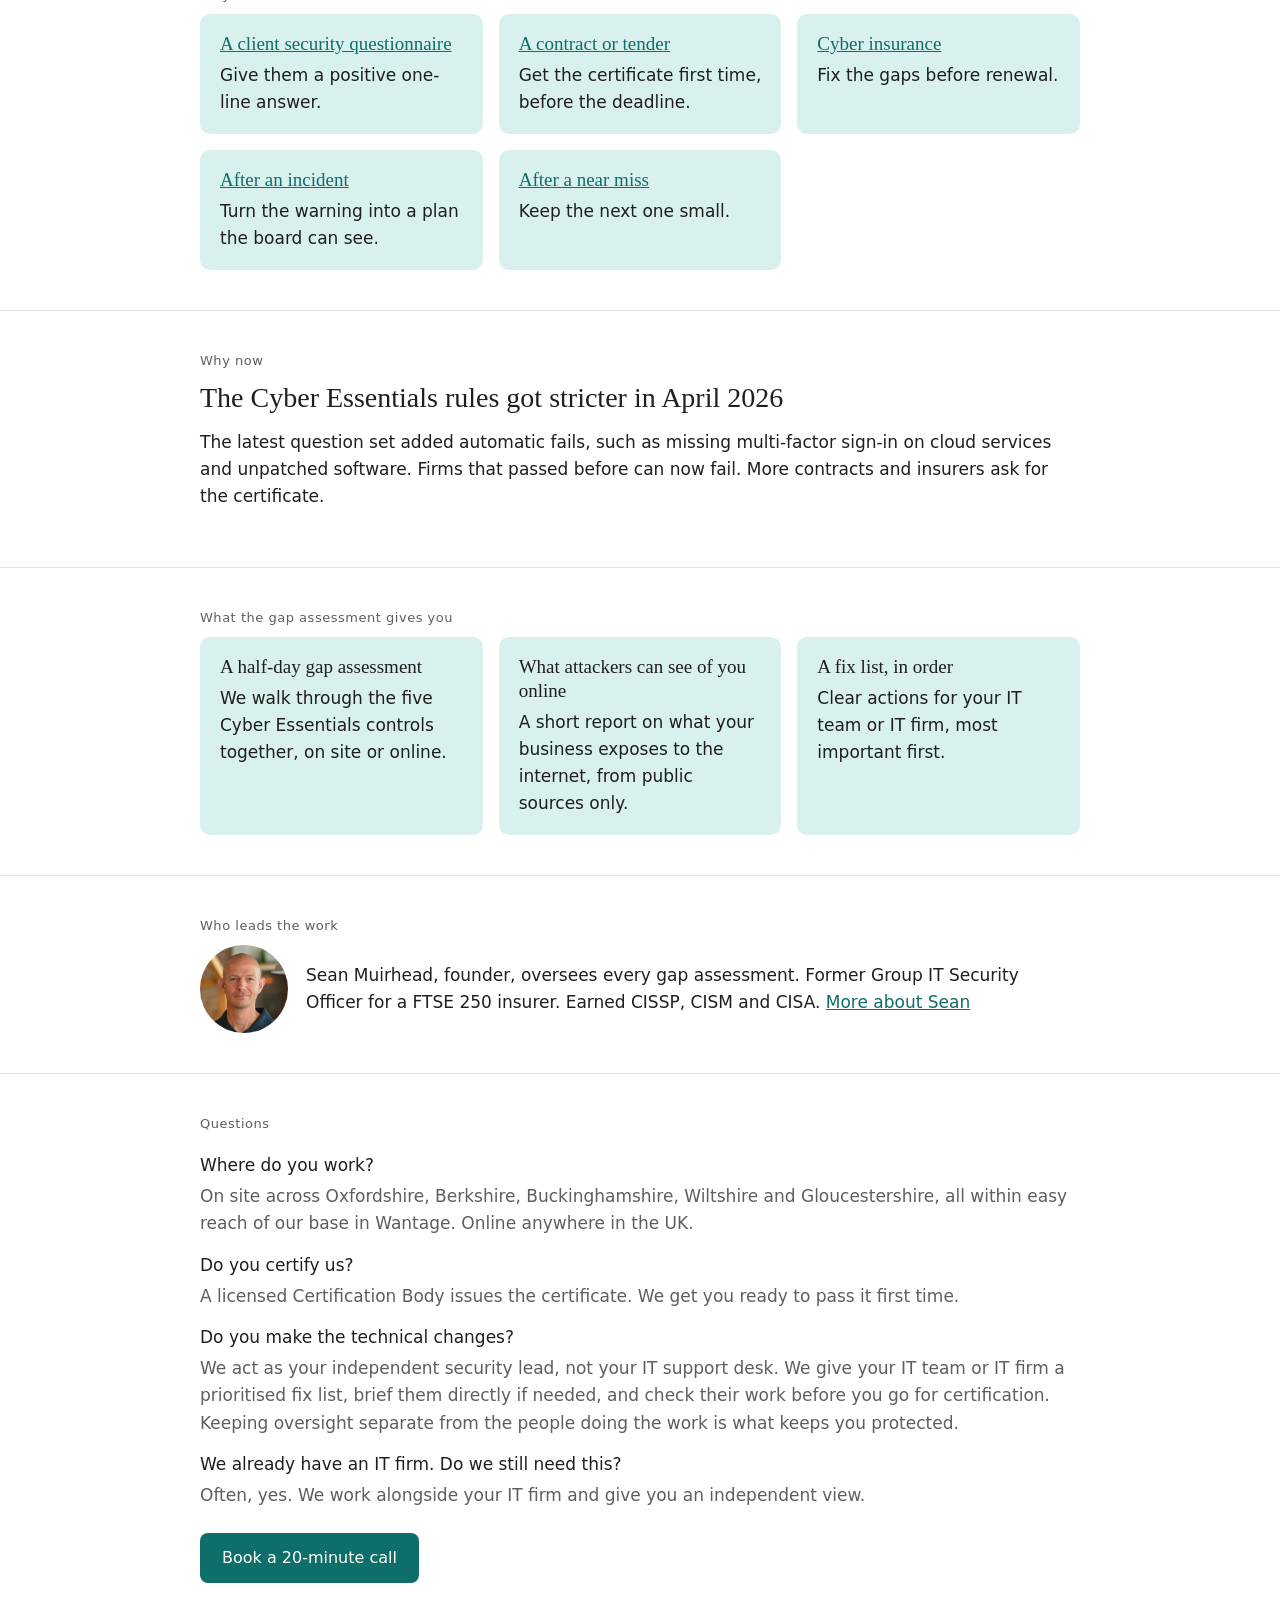
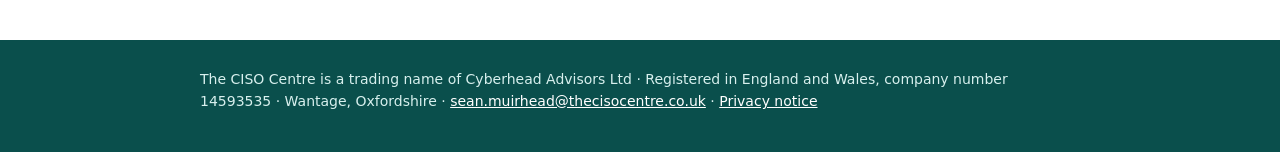
==== commit d79916a4: "Pricing option D: show only gap assessment, DCC readiness and security lead prices; quote the rest C" ====
--- a/index.html
+++ b/index.html
@@ -36,13 +36,13 @@
     <p class="section-label">How it works</p>
     <div class="grid-3">
       <div class="tile"><h3>1. Gap assessment</h3><p>A half day, on site or online, with Cyber Essentials as the yardstick. Your report within 5 working days.</p><p class="price-tag">£695 up to 50 staff · £995 for 51–250</p></div>
-      <div class="tile"><h3>2. Fix list</h3><p>Clear actions for your IT team or IT firm, most important first. If your computers and cloud services aren't locked down to a recognised standard, a <a href="hardening/">hardening assessment</a> checks every machine. A re-check when they're done, if you want one.</p><p class="price-tag">Re-check £1,000 a day</p></div>
-      <div class="tile"><h3>3. Measure what matters</h3><p>For firms that need security figures every month or week: a dashboard and a one-page board report, set against targets your board agrees. Your team keeps the data up to date.</p><p class="price-tag">Security metrics dashboard £20,000</p></div>
+      <div class="tile"><h3>2. Fix list</h3><p>Clear actions for your IT team or IT firm, most important first. If your computers and cloud services aren't locked down to a recognised standard, a <a href="hardening/">hardening assessment</a> checks every machine. A re-check when they're done, if you want one.</p><p class="price-tag">Hardening and re-checks: quoted after a free 20-minute call</p></div>
+      <div class="tile"><h3>3. Measure what matters</h3><p>For firms that need security figures every month or week: a dashboard and a one-page board report, set against targets your board agrees. Your team keeps the data up to date.</p><p class="price-tag">Security metrics dashboard: quoted after a free 20-minute call</p></div>
       <div class="tile"><h3>4. Ongoing security lead</h3><p>A security lead for your board, your clients and your insurer, without hiring one full time.</p><p class="price-tag">vCISO from £2,000 a month</p></div>
-      <div class="tile"><h3>Quarterly security lead</h3><p>Visits on 4 fixed dates a year: re-test, report to the board, plan the next quarter. A lighter start than a monthly retainer.</p><p class="price-tag">£1,000 a day per visit</p></div>
+      <div class="tile"><h3>Quarterly security lead</h3><p>Visits on 4 fixed dates a year: re-test, report to the board, plan the next quarter. A lighter start than a monthly retainer.</p><p class="price-tag">Quoted after a free 20-minute call</p></div>
     </div>
     <p style="margin-top:16px">We keep it honest: we only write the policies you need, so the board never signs a policy the business already breaks. <a href="how-we-work/">See every stage, from first call to certificate</a></p>
-    <p style="margin-top:16px">Supplying the MOD or a defence prime? The MOD has asked all its suppliers to reach Defence Cyber Certification Level 0 by 31 December 2026. <a href="how-we-work/">DCC readiness</a> starts with Cyber Essentials.</p>
+    <p style="margin-top:16px">Supplying the MOD or a defence prime? The MOD has asked all its suppliers to reach Defence Cyber Certification Level 0 by 31 December 2026. <a href="how-we-work/">DCC readiness</a> starts with Cyber Essentials, from £995.</p>
     <p class="note" style="margin-top:16px">Prices exclude VAT. The Cyber Essentials certificate itself is issued, and charged for, by a licensed Certification Body.</p>
   </div></section>
 
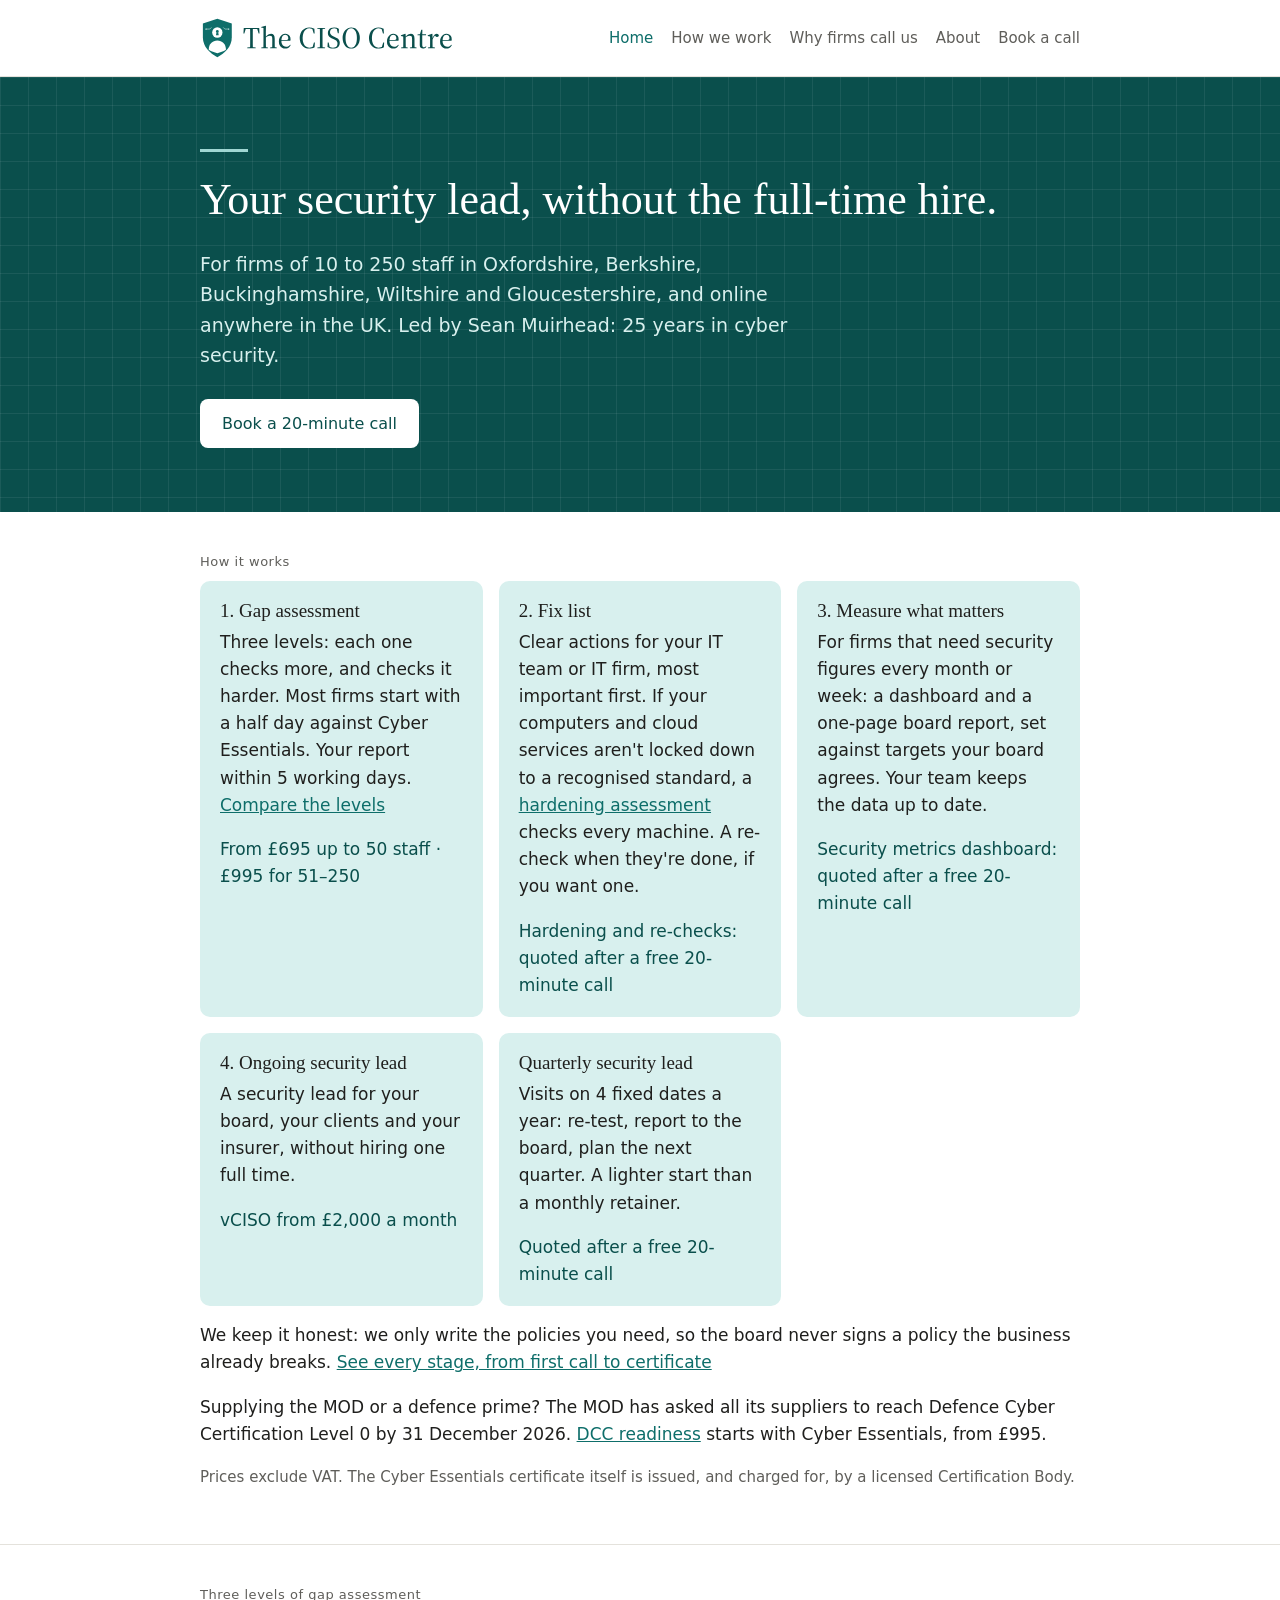
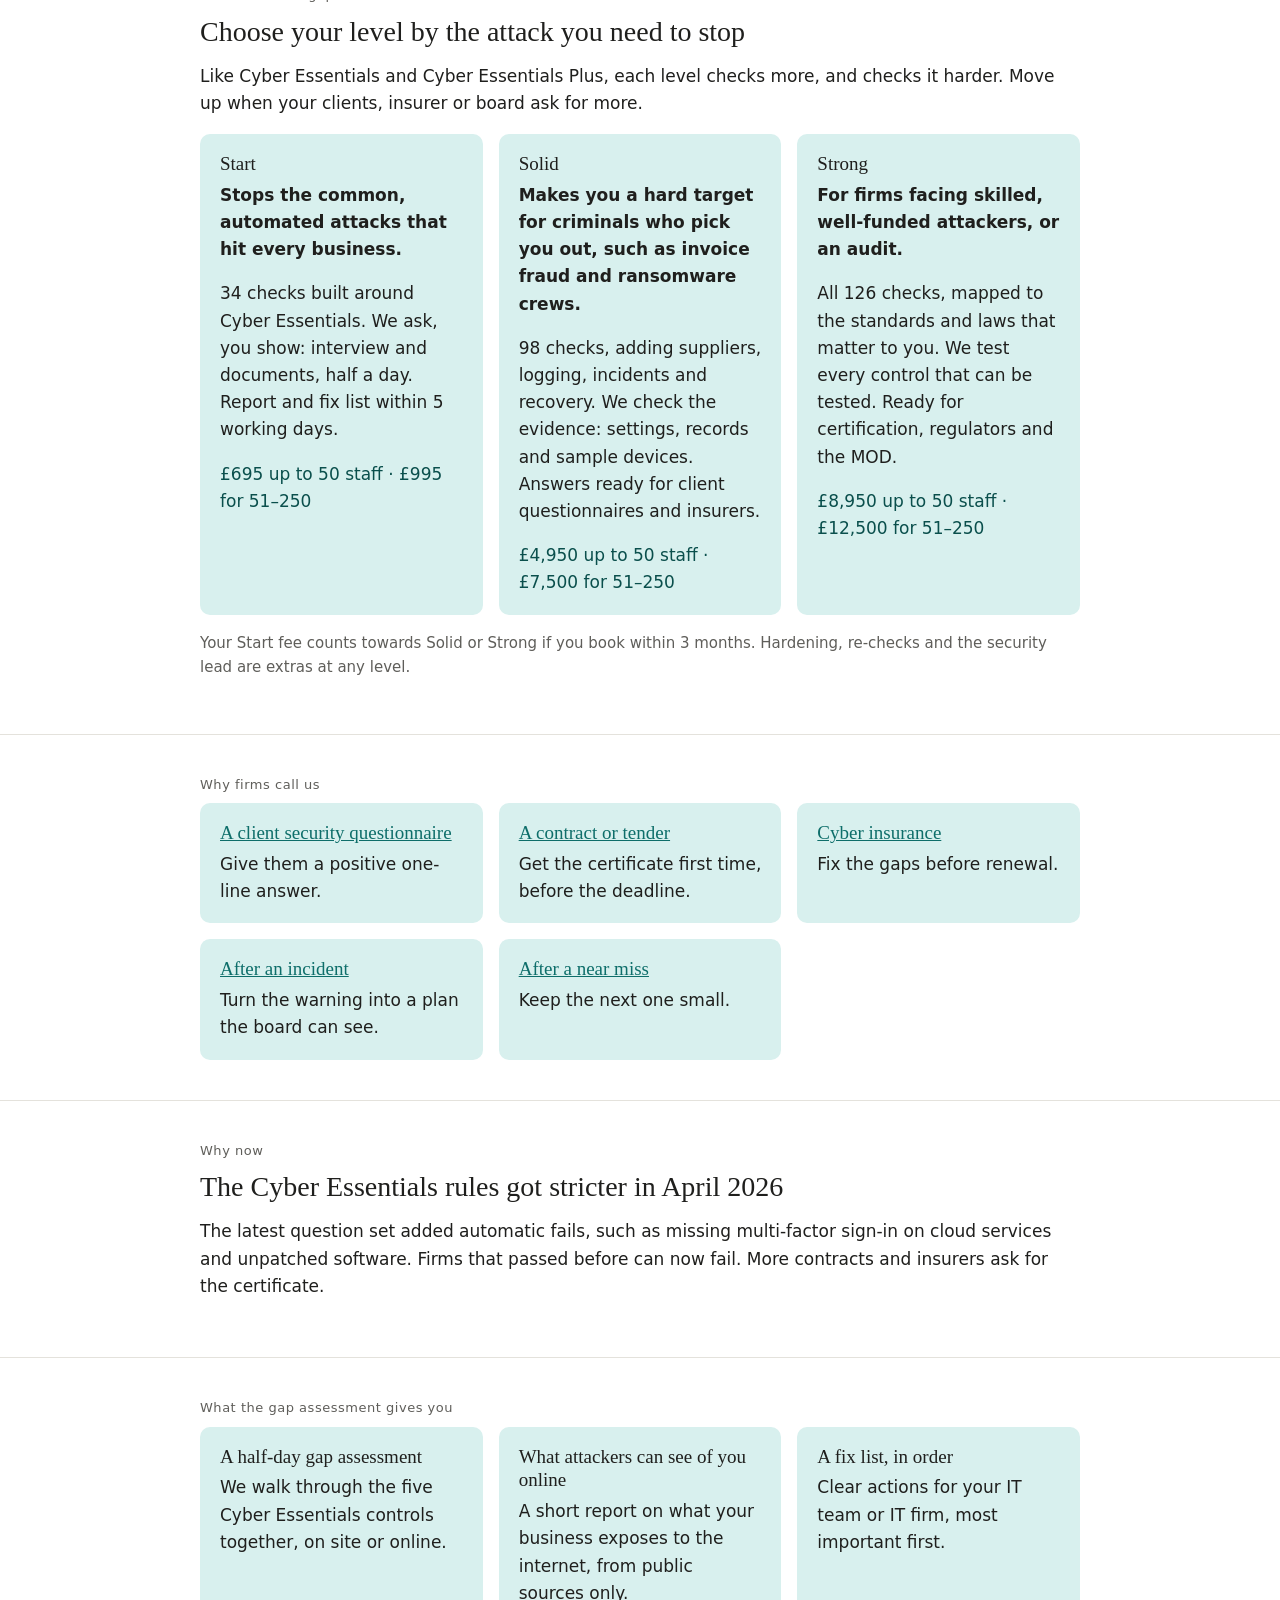
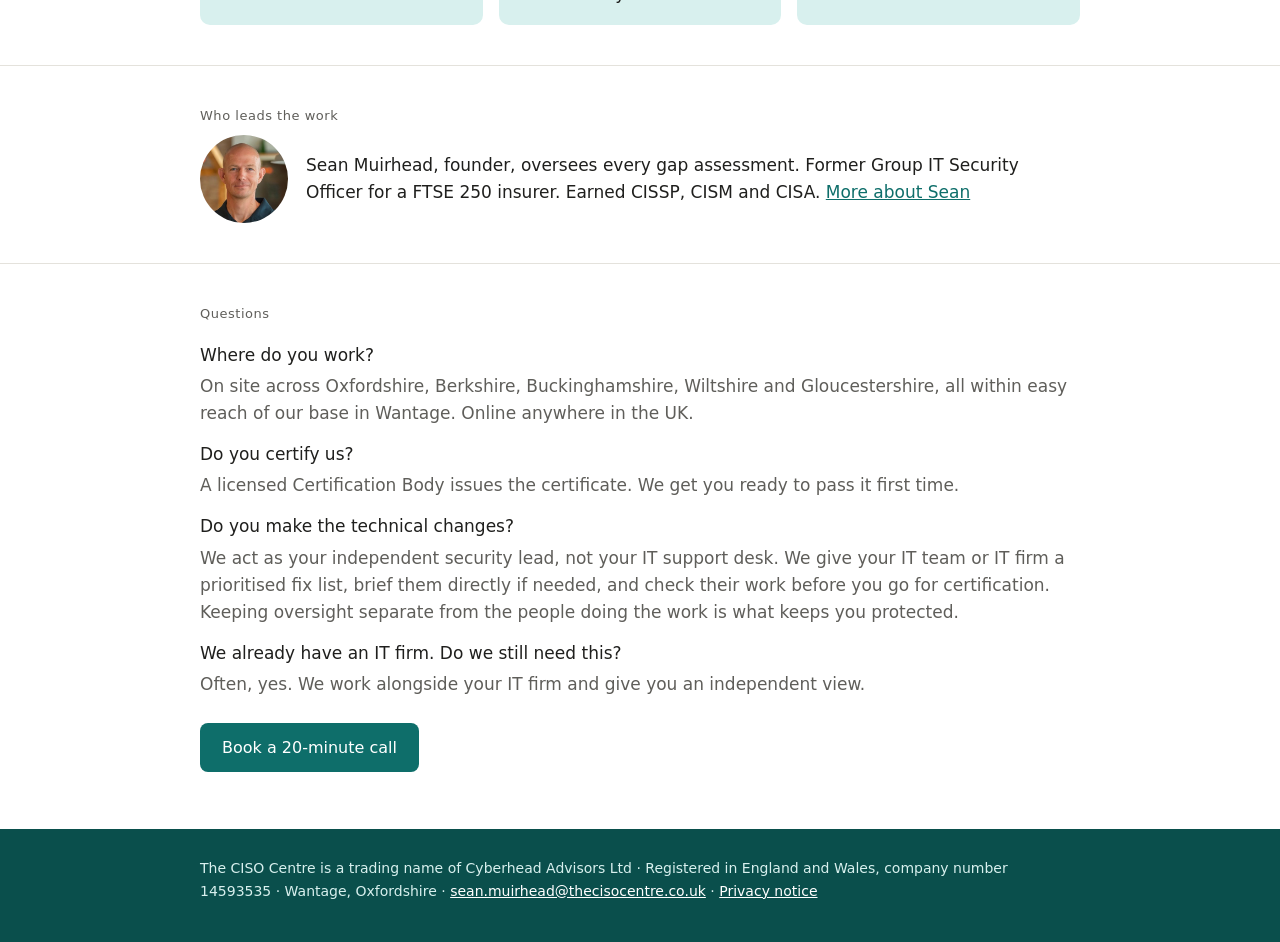
==== commit e4dfb2e5: "added three tier gap asses added three tier gap asses  Co-Authored-By: Claude <claude@users.noreply." ====
--- a/index.html
+++ b/index.html
@@ -35,7 +35,7 @@
   <section class="section"><div class="wrap">
     <p class="section-label">How it works</p>
     <div class="grid-3">
-      <div class="tile"><h3>1. Gap assessment</h3><p>A half day, on site or online, with Cyber Essentials as the yardstick. Your report within 5 working days.</p><p class="price-tag">£695 up to 50 staff · £995 for 51–250</p></div>
+      <div class="tile"><h3>1. Gap assessment</h3><p>Three levels: each one checks more, and checks it harder. Most firms start with a half day against Cyber Essentials. Your report within 5 working days. <a href="#levels">Compare the levels</a></p><p class="price-tag">From £695 up to 50 staff · £995 for 51–250</p></div>
       <div class="tile"><h3>2. Fix list</h3><p>Clear actions for your IT team or IT firm, most important first. If your computers and cloud services aren't locked down to a recognised standard, a <a href="hardening/">hardening assessment</a> checks every machine. A re-check when they're done, if you want one.</p><p class="price-tag">Hardening and re-checks: quoted after a free 20-minute call</p></div>
       <div class="tile"><h3>3. Measure what matters</h3><p>For firms that need security figures every month or week: a dashboard and a one-page board report, set against targets your board agrees. Your team keeps the data up to date.</p><p class="price-tag">Security metrics dashboard: quoted after a free 20-minute call</p></div>
       <div class="tile"><h3>4. Ongoing security lead</h3><p>A security lead for your board, your clients and your insurer, without hiring one full time.</p><p class="price-tag">vCISO from £2,000 a month</p></div>
@@ -44,6 +44,18 @@
     <p style="margin-top:16px">We keep it honest: we only write the policies you need, so the board never signs a policy the business already breaks. <a href="how-we-work/">See every stage, from first call to certificate</a></p>
     <p style="margin-top:16px">Supplying the MOD or a defence prime? The MOD has asked all its suppliers to reach Defence Cyber Certification Level 0 by 31 December 2026. <a href="how-we-work/">DCC readiness</a> starts with Cyber Essentials, from £995.</p>
     <p class="note" style="margin-top:16px">Prices exclude VAT. The Cyber Essentials certificate itself is issued, and charged for, by a licensed Certification Body.</p>
+  </div></section>
+
+  <section class="section" id="levels"><div class="wrap">
+    <p class="section-label">Three levels of gap assessment</p>
+    <h2>Choose your level by the attack you need to stop</h2>
+    <p>Like Cyber Essentials and Cyber Essentials Plus, each level checks more, and checks it harder. Move up when your clients, insurer or board ask for more.</p>
+    <div class="grid-3">
+      <div class="tile"><h3>Start</h3><p><strong>Stops the common, automated attacks that hit every business.</strong></p><p>34 checks built around Cyber Essentials. We ask, you show: interview and documents, half a day. Report and fix list within 5 working days.</p><p class="price-tag">£695 up to 50 staff · £995 for 51–250</p></div>
+      <div class="tile"><h3>Solid</h3><p><strong>Makes you a hard target for criminals who pick you out, such as invoice fraud and ransomware crews.</strong></p><p>98 checks, adding suppliers, logging, incidents and recovery. We check the evidence: settings, records and sample devices. Answers ready for client questionnaires and insurers.</p><p class="price-tag">£4,950 up to 50 staff · £7,500 for 51–250</p></div>
+      <div class="tile"><h3>Strong</h3><p><strong>For firms facing skilled, well-funded attackers, or an audit.</strong></p><p>All 126 checks, mapped to the standards and laws that matter to you. We test every control that can be tested. Ready for certification, regulators and the MOD.</p><p class="price-tag">£8,950 up to 50 staff · £12,500 for 51–250</p></div>
+    </div>
+    <p class="note" style="margin-top:16px">Your Start fee counts towards Solid or Strong if you book within 3 months. Hardening, re-checks and the security lead are extras at any level.</p>
   </div></section>
 
   <section class="section" id="why"><div class="wrap">
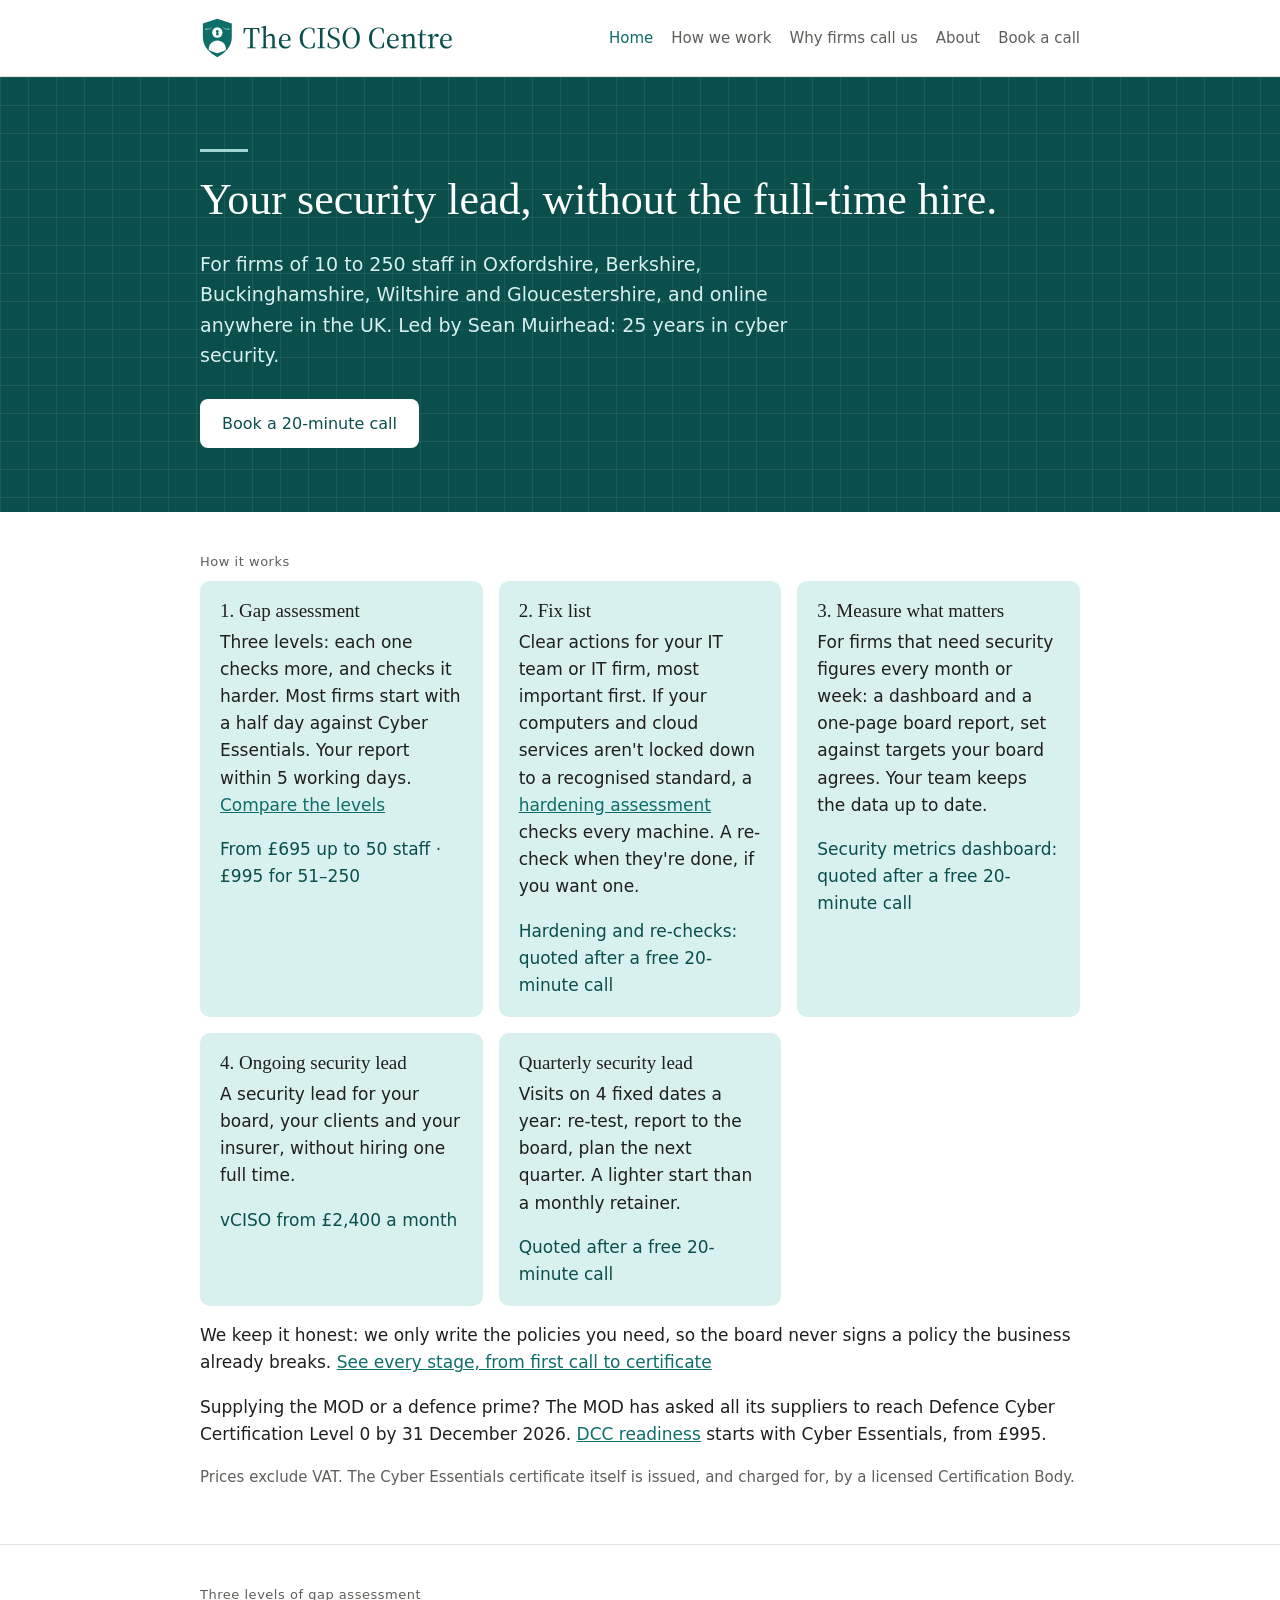
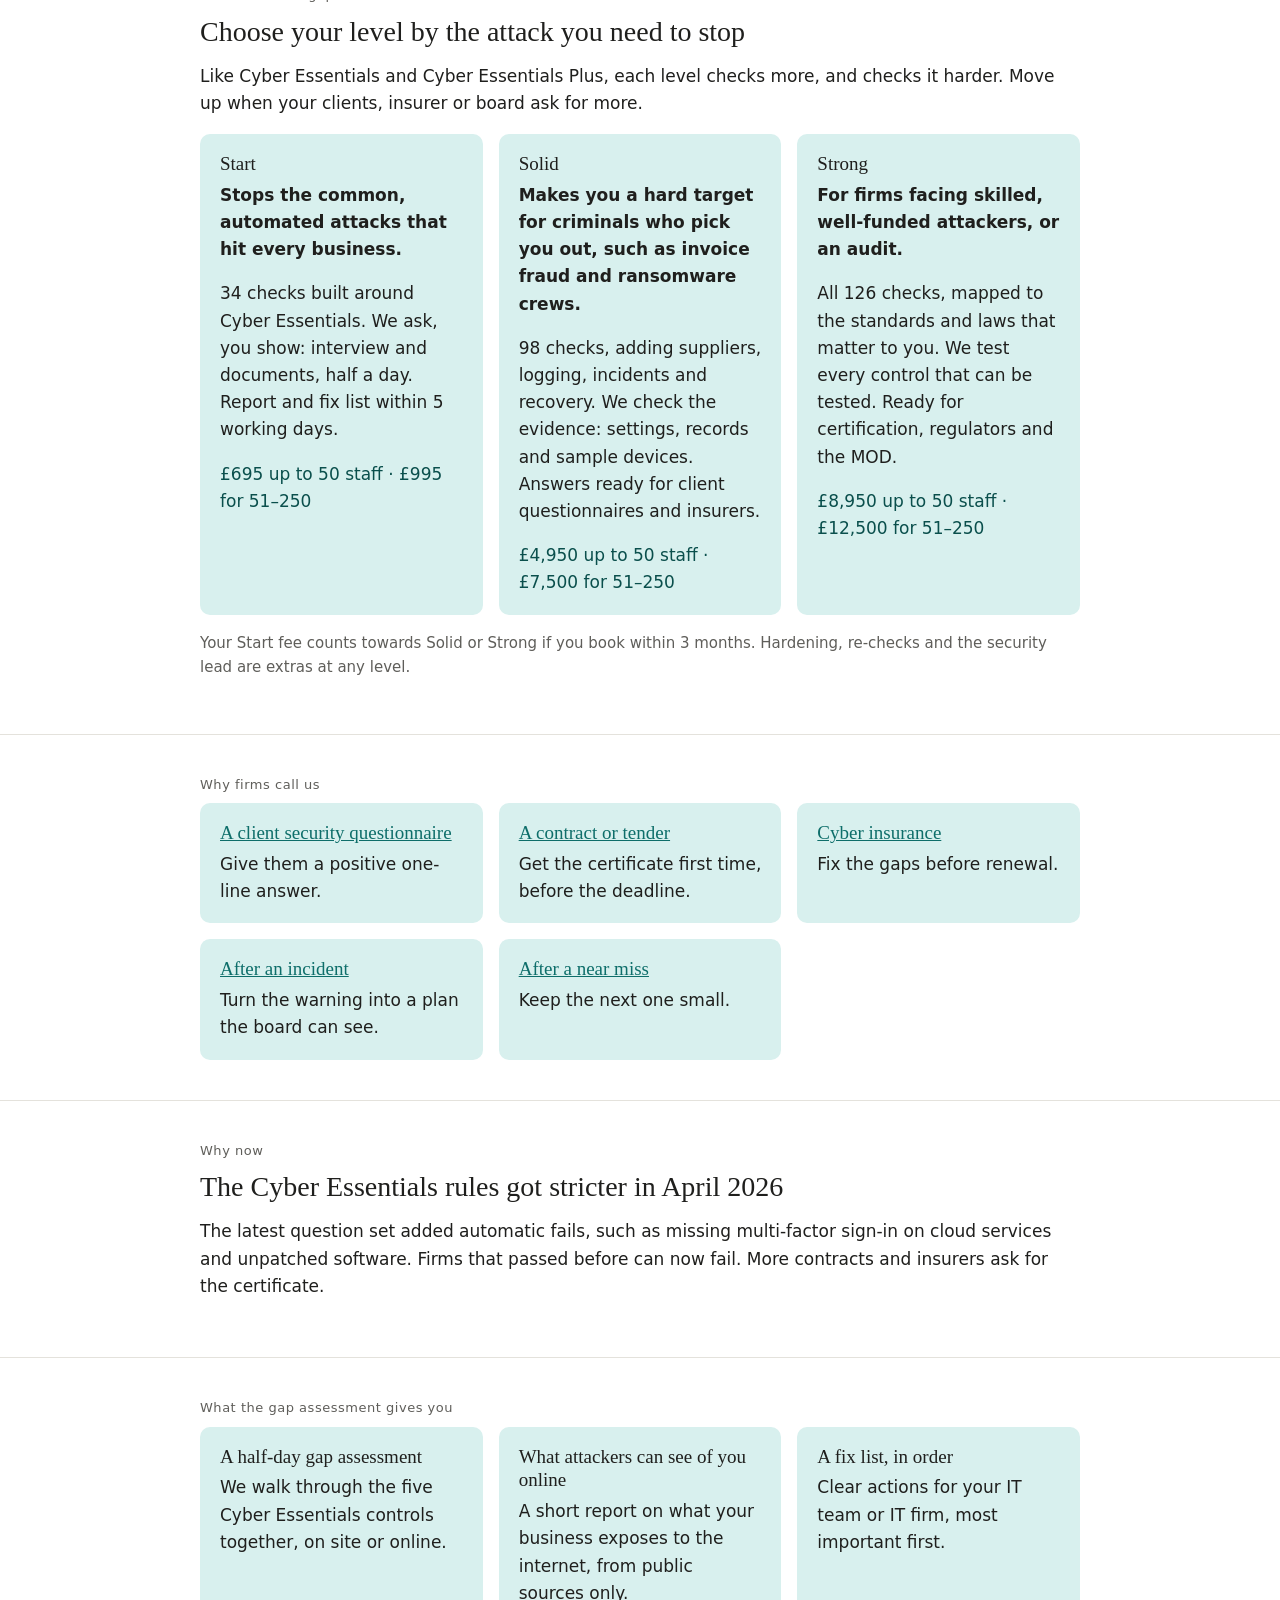
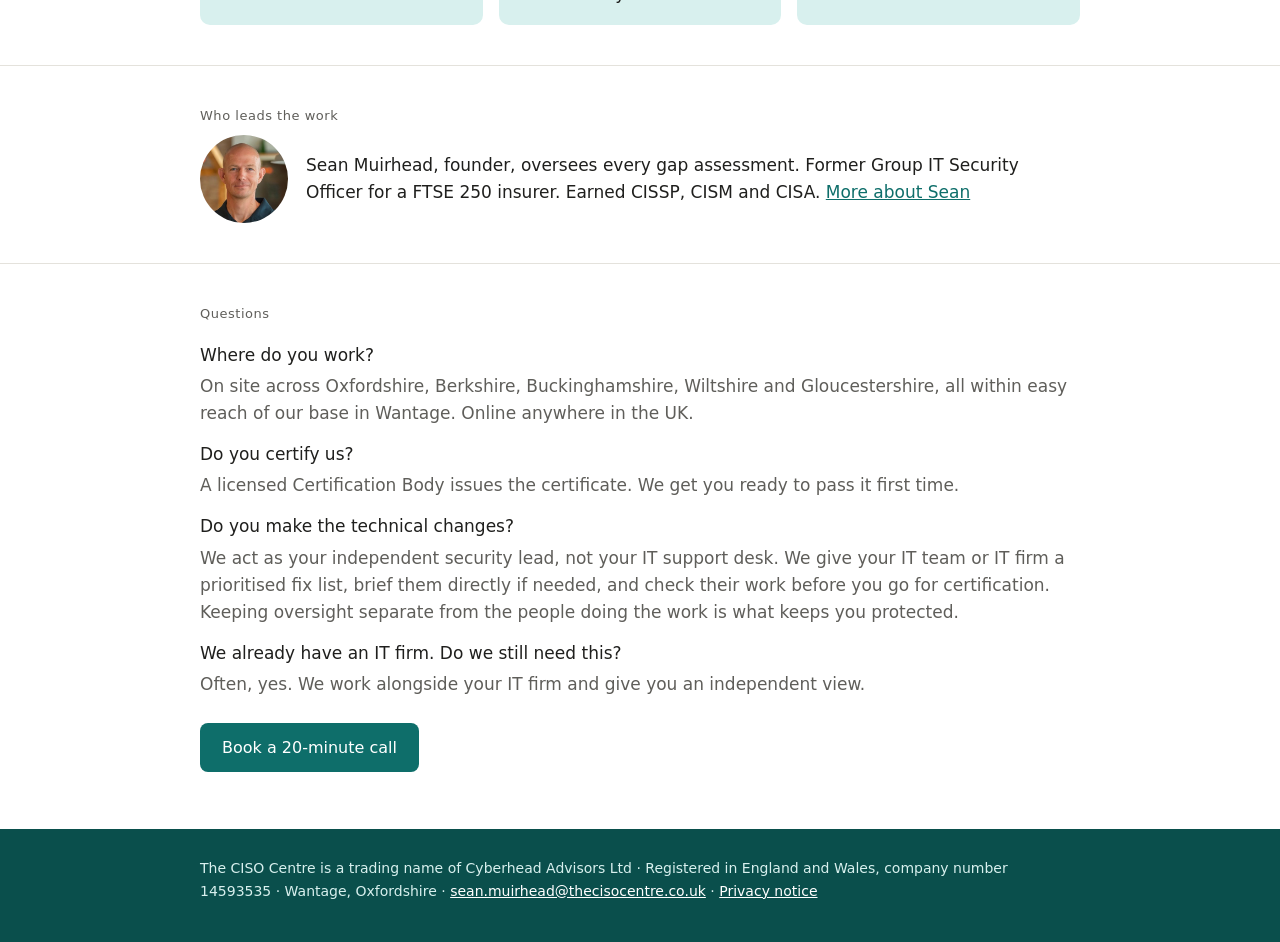
==== commit 11f7d6b1: "Security lead retainer from £2,400 a month (£1,200 a day) Co-Authored-By: Claude Opus 5.5 <noreply@a" ====
--- a/index.html
+++ b/index.html
@@ -38,7 +38,7 @@
       <div class="tile"><h3>1. Gap assessment</h3><p>Three levels: each one checks more, and checks it harder. Most firms start with a half day against Cyber Essentials. Your report within 5 working days. <a href="#levels">Compare the levels</a></p><p class="price-tag">From £695 up to 50 staff · £995 for 51–250</p></div>
       <div class="tile"><h3>2. Fix list</h3><p>Clear actions for your IT team or IT firm, most important first. If your computers and cloud services aren't locked down to a recognised standard, a <a href="hardening/">hardening assessment</a> checks every machine. A re-check when they're done, if you want one.</p><p class="price-tag">Hardening and re-checks: quoted after a free 20-minute call</p></div>
       <div class="tile"><h3>3. Measure what matters</h3><p>For firms that need security figures every month or week: a dashboard and a one-page board report, set against targets your board agrees. Your team keeps the data up to date.</p><p class="price-tag">Security metrics dashboard: quoted after a free 20-minute call</p></div>
-      <div class="tile"><h3>4. Ongoing security lead</h3><p>A security lead for your board, your clients and your insurer, without hiring one full time.</p><p class="price-tag">vCISO from £2,000 a month</p></div>
+      <div class="tile"><h3>4. Ongoing security lead</h3><p>A security lead for your board, your clients and your insurer, without hiring one full time.</p><p class="price-tag">vCISO from £2,400 a month</p></div>
       <div class="tile"><h3>Quarterly security lead</h3><p>Visits on 4 fixed dates a year: re-test, report to the board, plan the next quarter. A lighter start than a monthly retainer.</p><p class="price-tag">Quoted after a free 20-minute call</p></div>
     </div>
     <p style="margin-top:16px">We keep it honest: we only write the policies you need, so the board never signs a policy the business already breaks. <a href="how-we-work/">See every stage, from first call to certificate</a></p>
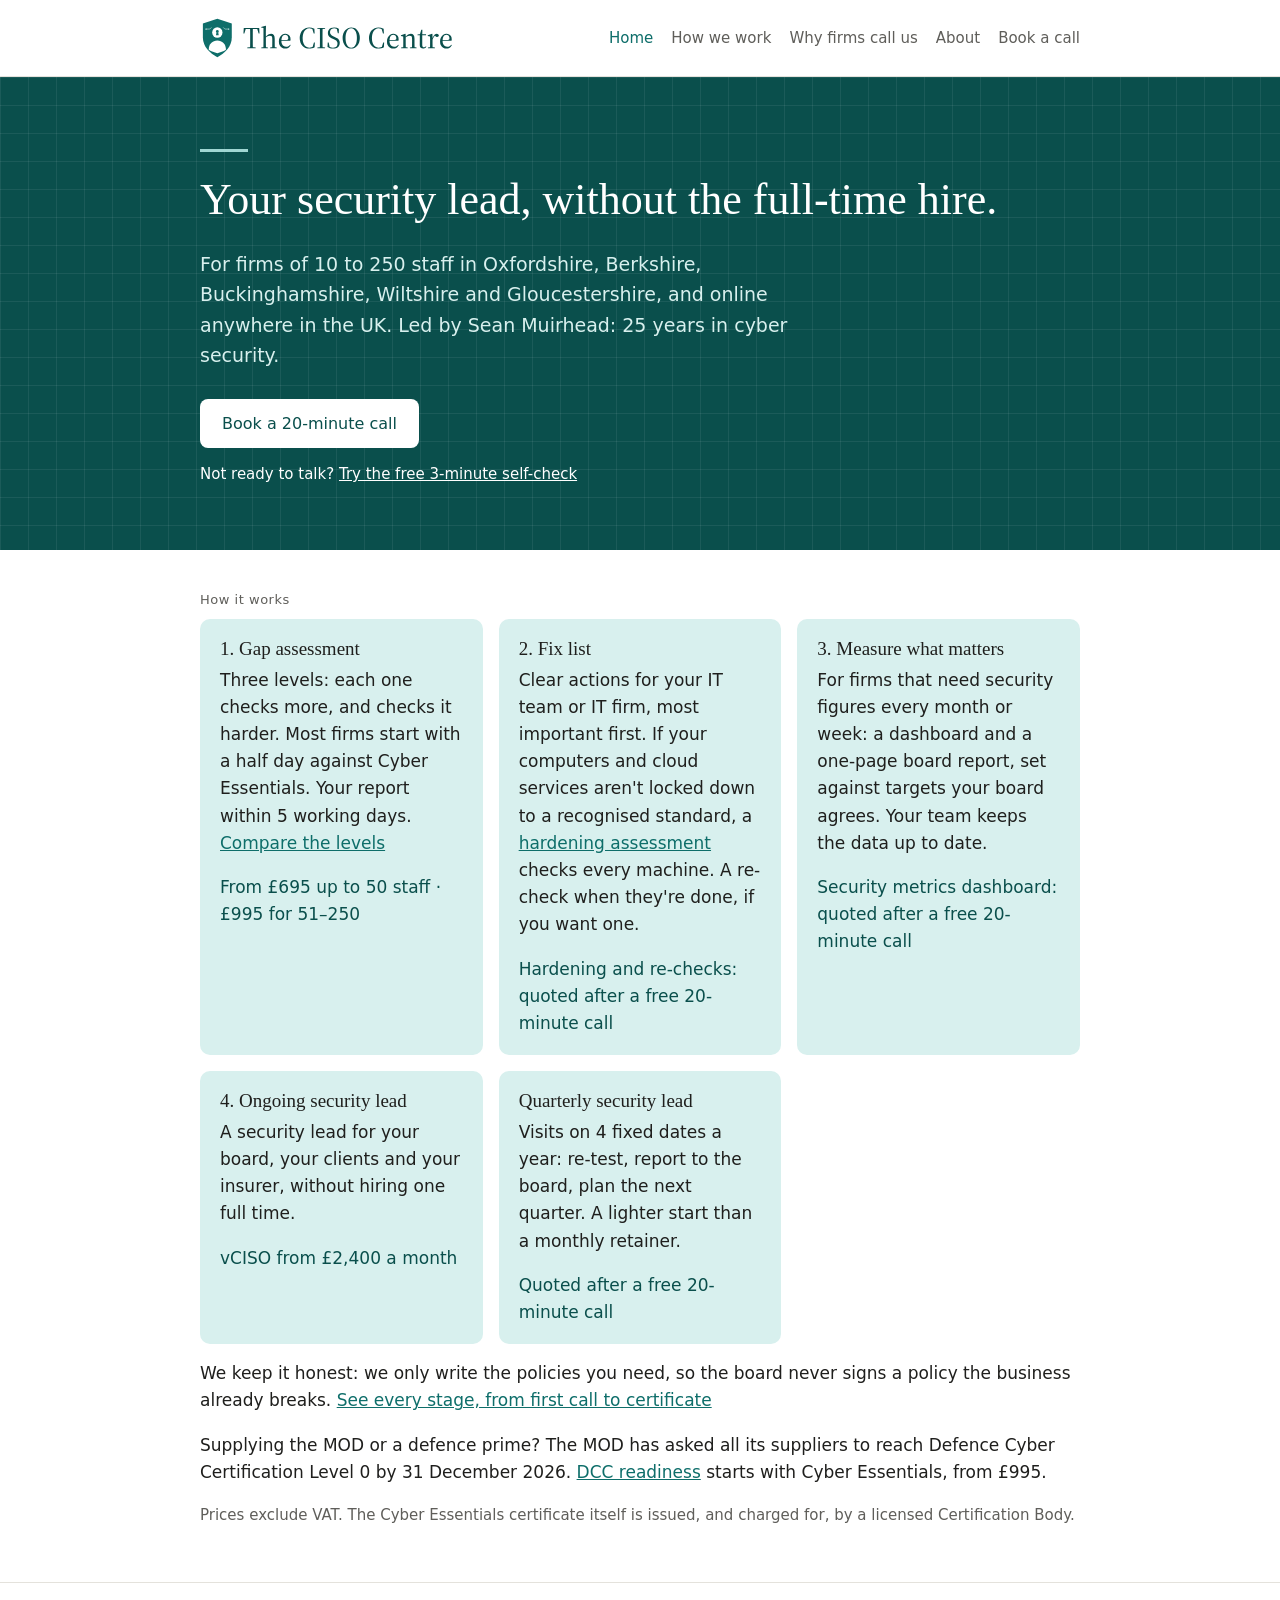
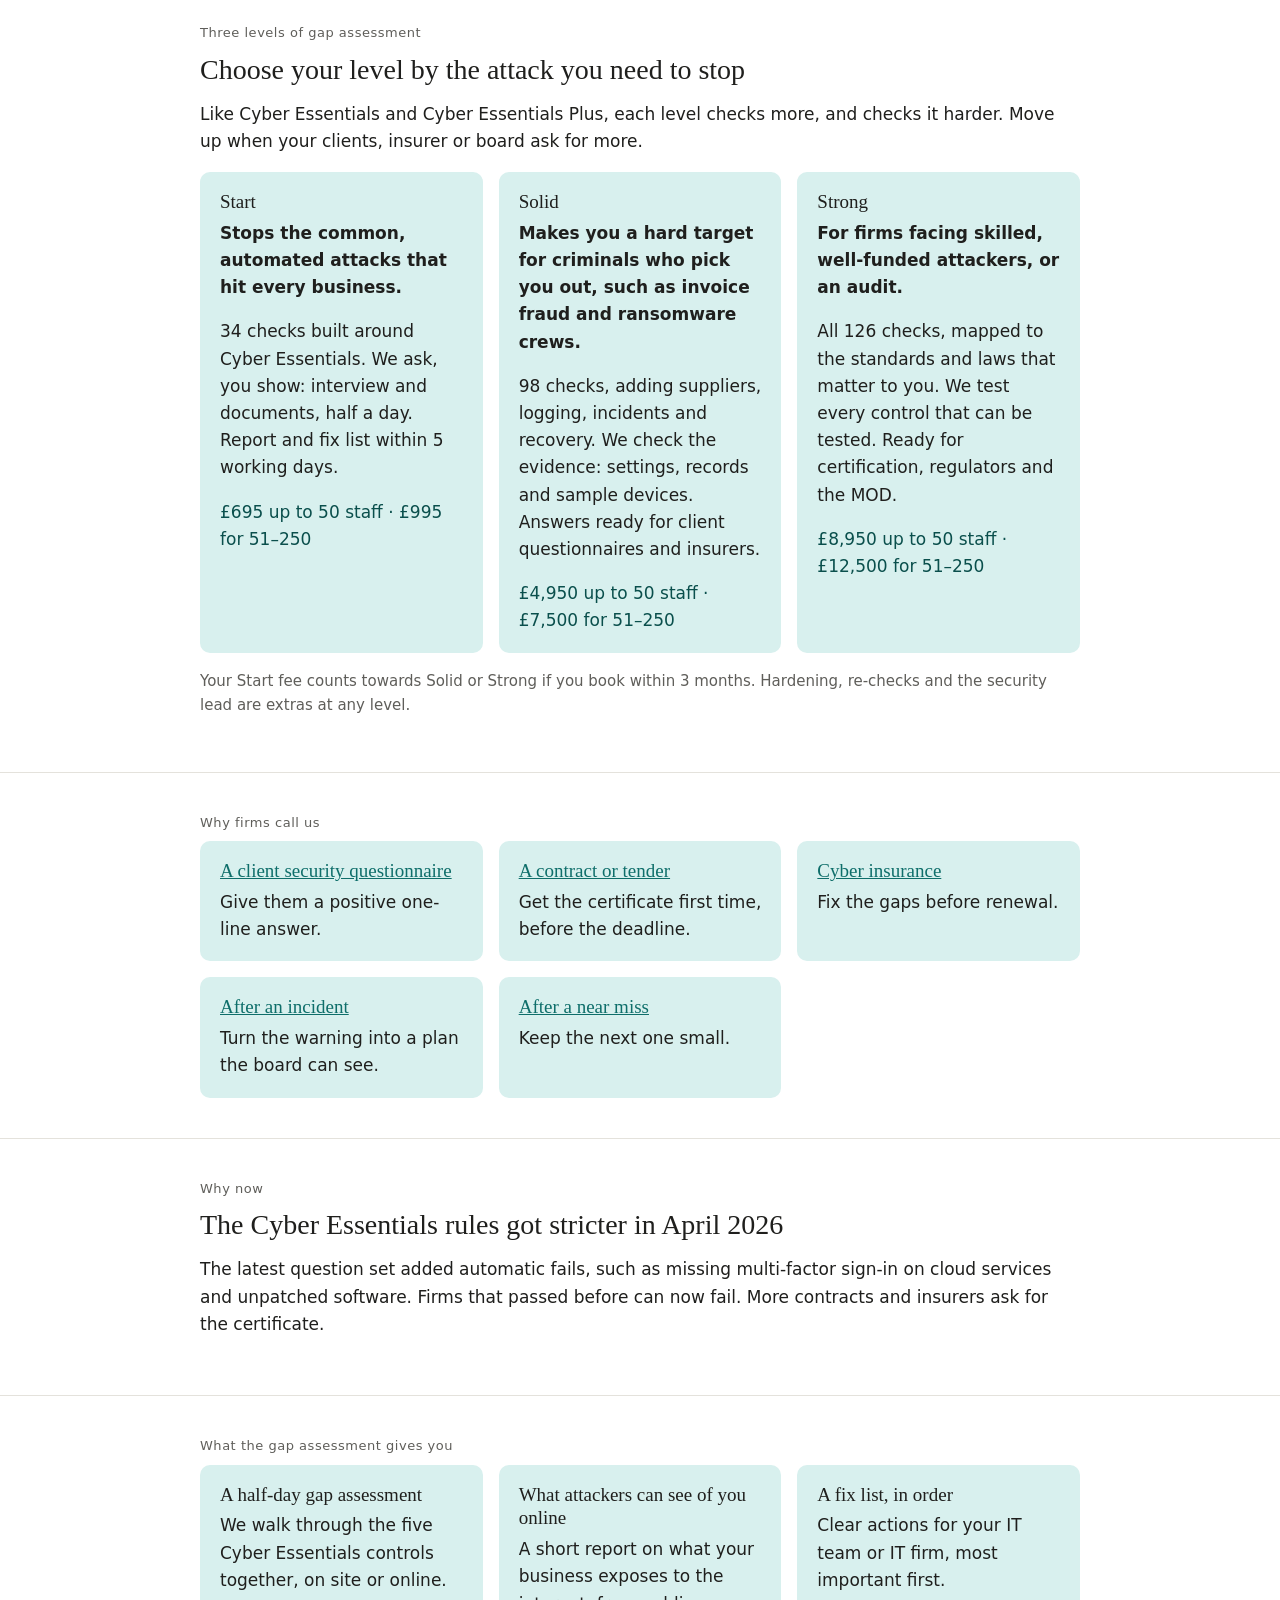
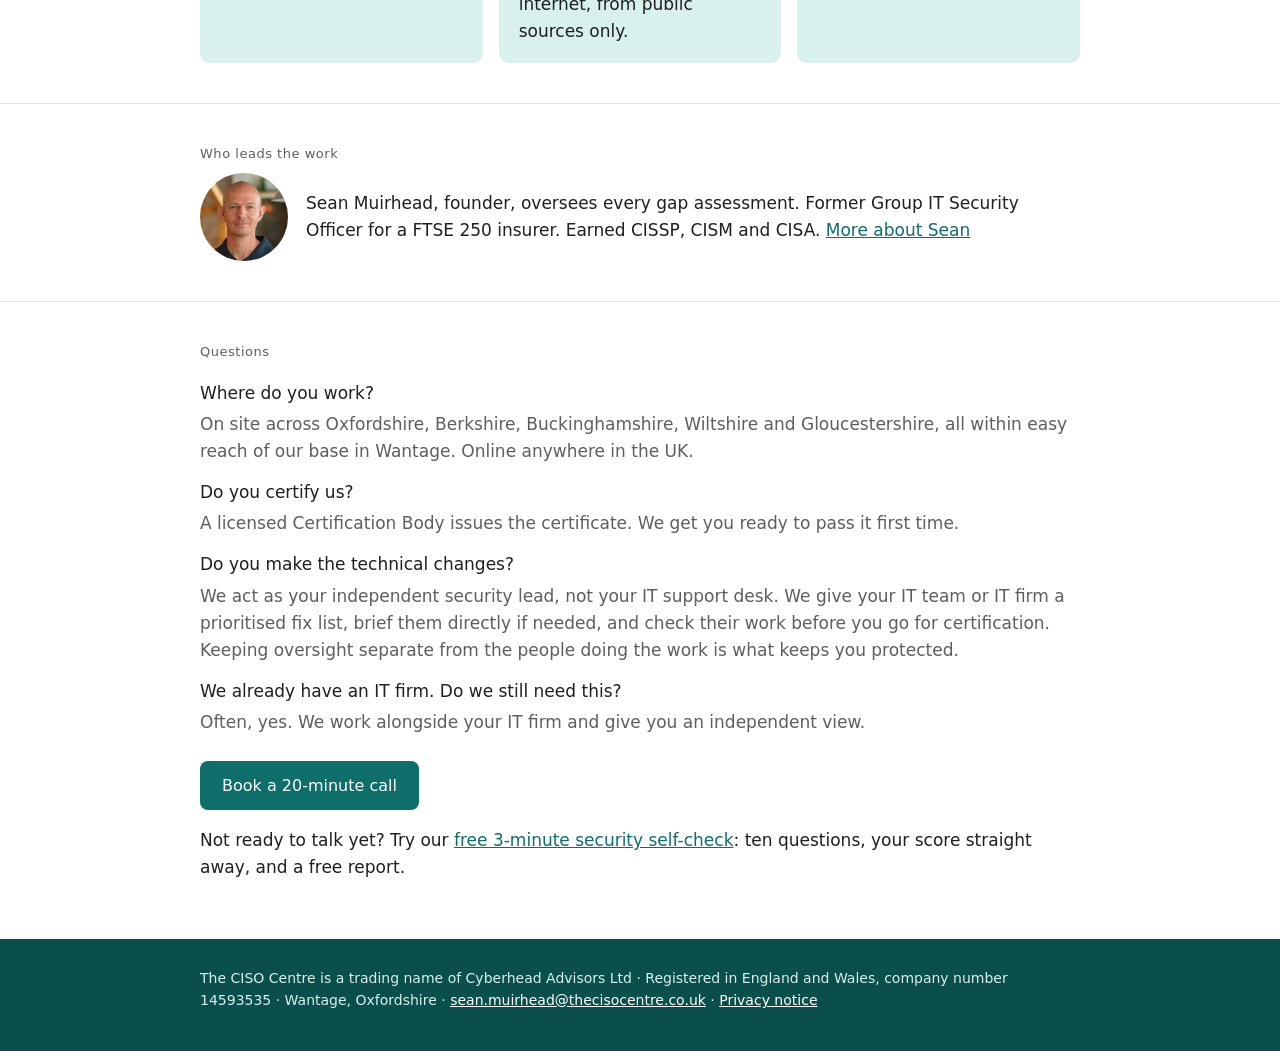
==== commit 5f5453fd: "go live lead gen" ====
--- a/index.html
+++ b/index.html
@@ -30,6 +30,7 @@
     <h1>Your security lead, without the full-time hire.</h1>
     <p class="lead">For firms of 10 to 250 staff in Oxfordshire, Berkshire, Buckinghamshire, Wiltshire and Gloucestershire, and online anywhere in the UK. Led by Sean Muirhead: 25 years in cyber security.</p>
     <a class="button" data-booking href="book/">Book a 20-minute call</a>
+    <p class="hero-alt">Not ready to talk? <a href="https://check.thecisocentre.co.uk/">Try the free 3-minute self-check</a></p>
   </div></section>
 
   <section class="section"><div class="wrap">
@@ -105,6 +106,7 @@
       <dd>Often, yes. We work alongside your IT firm and give you an independent view.</dd>
     </dl>
     <p style="margin-top:24px"><a class="button" data-booking href="book/">Book a 20-minute call</a></p>
+    <p>Not ready to talk yet? Try our <a href="https://check.thecisocentre.co.uk/">free 3-minute security self-check</a>: ten questions, your score straight away, and a free report.</p>
   </div></section>
 </main>
 
--- a/assets/site.css
+++ b/assets/site.css
@@ -144,3 +144,5 @@
   .flow-parts dt { margin-top: 3px; }
 }
 .flow-parts dt:last-of-type + dd { font-weight: 500; color: var(--navy-dark); }
+
+.hero .hero-alt { margin: 14px 0 0; font-size: 15px; }
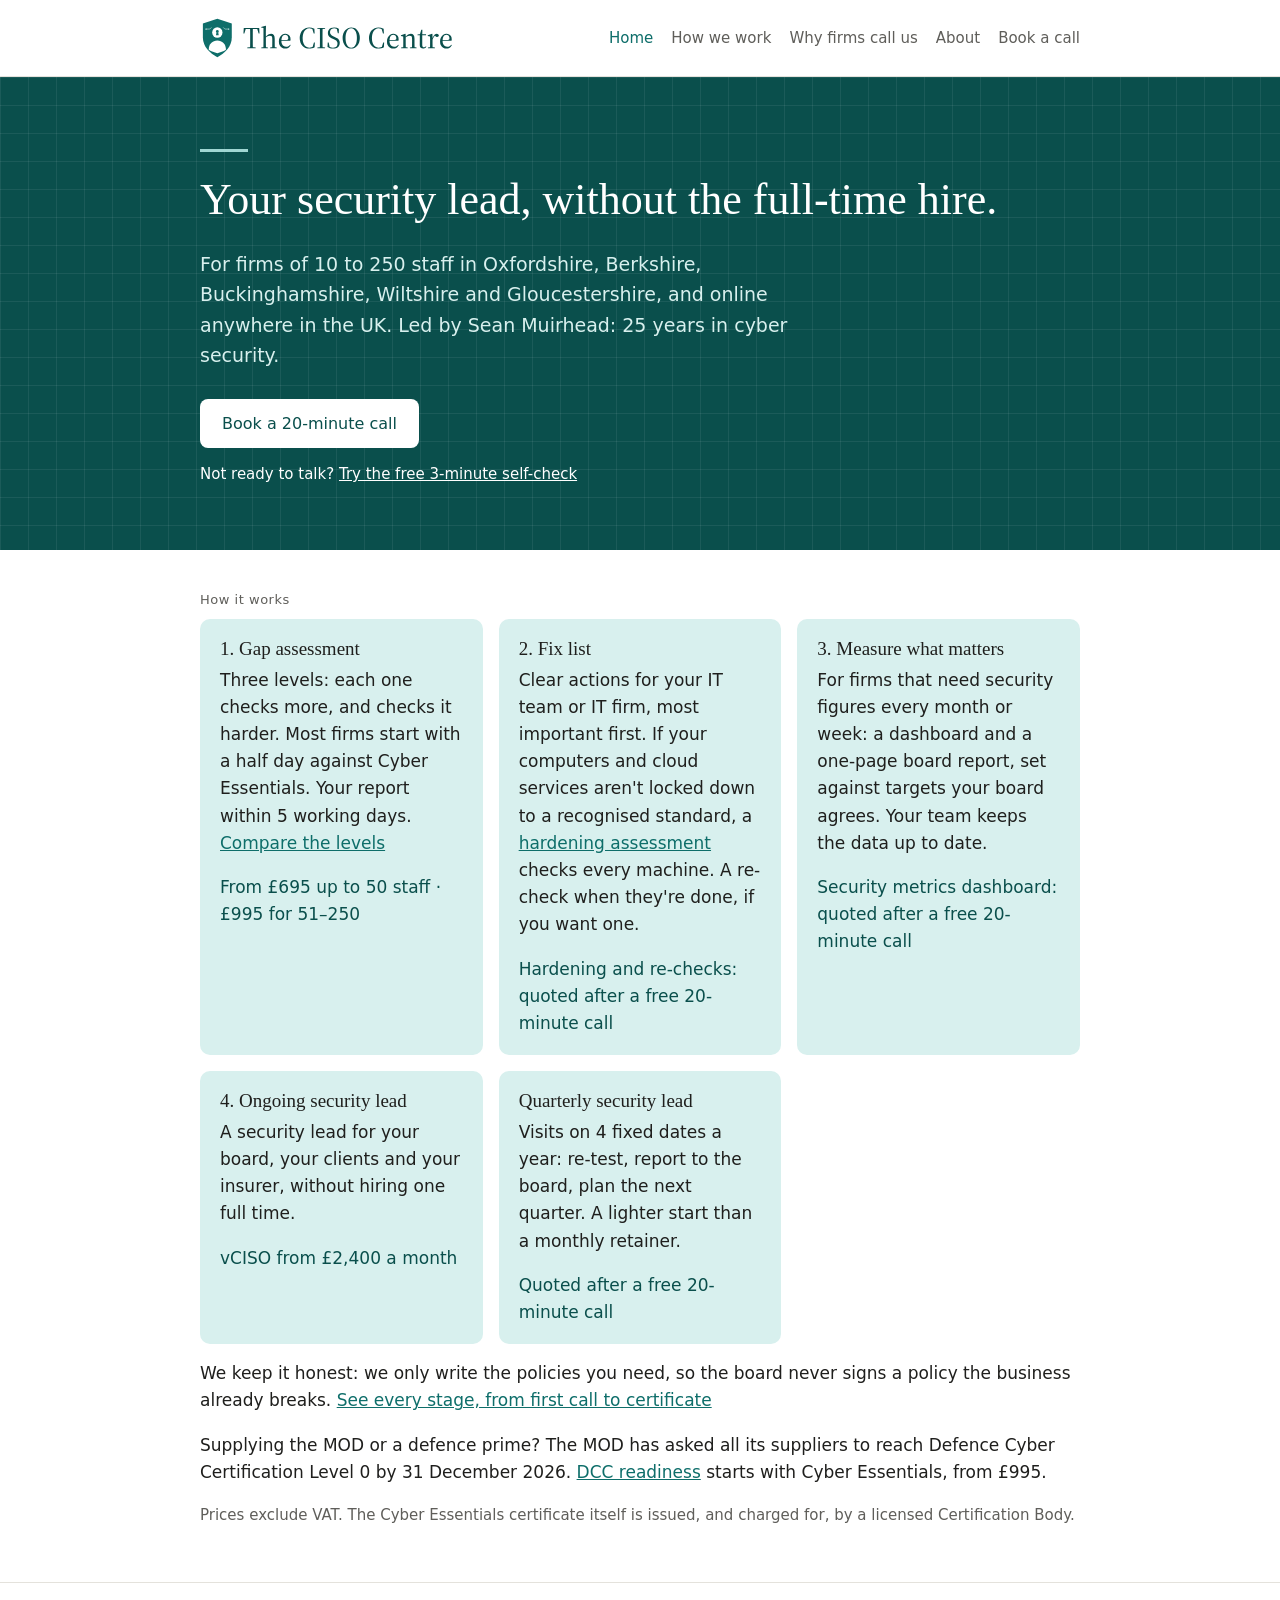
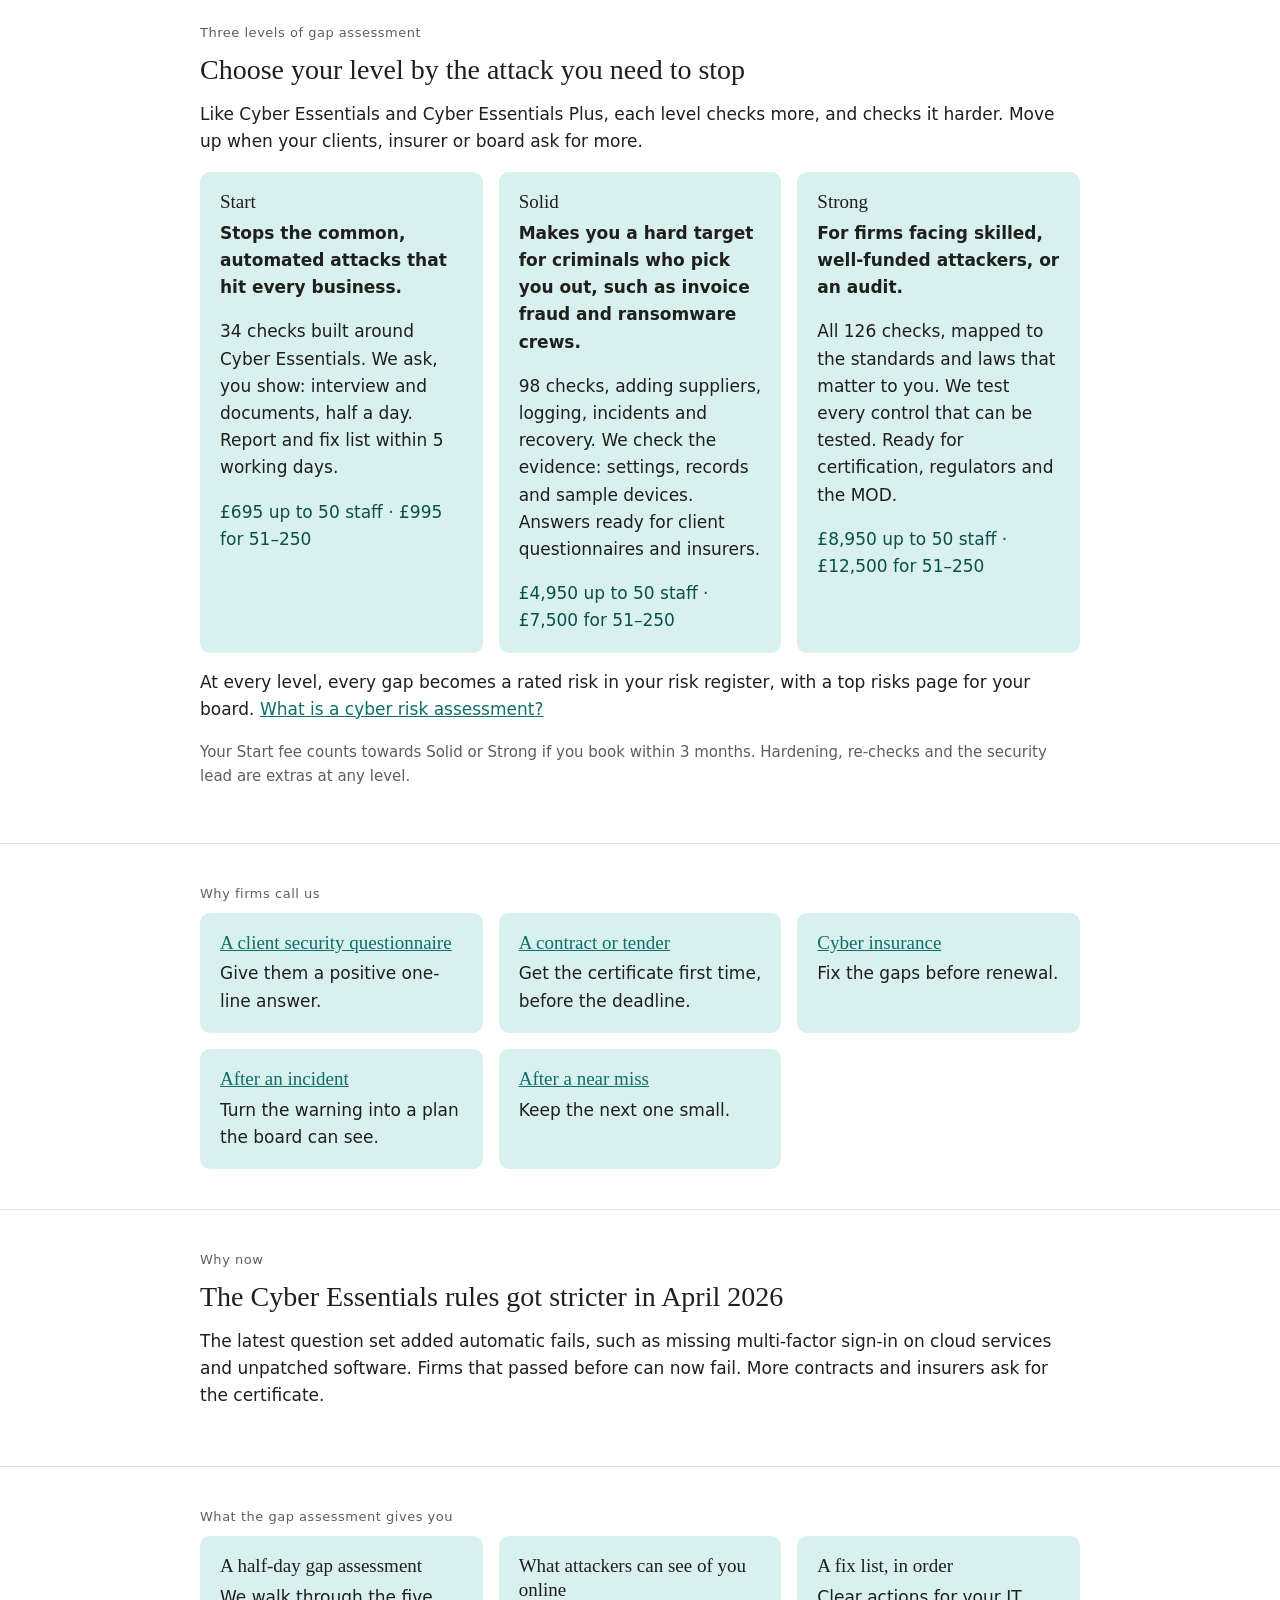
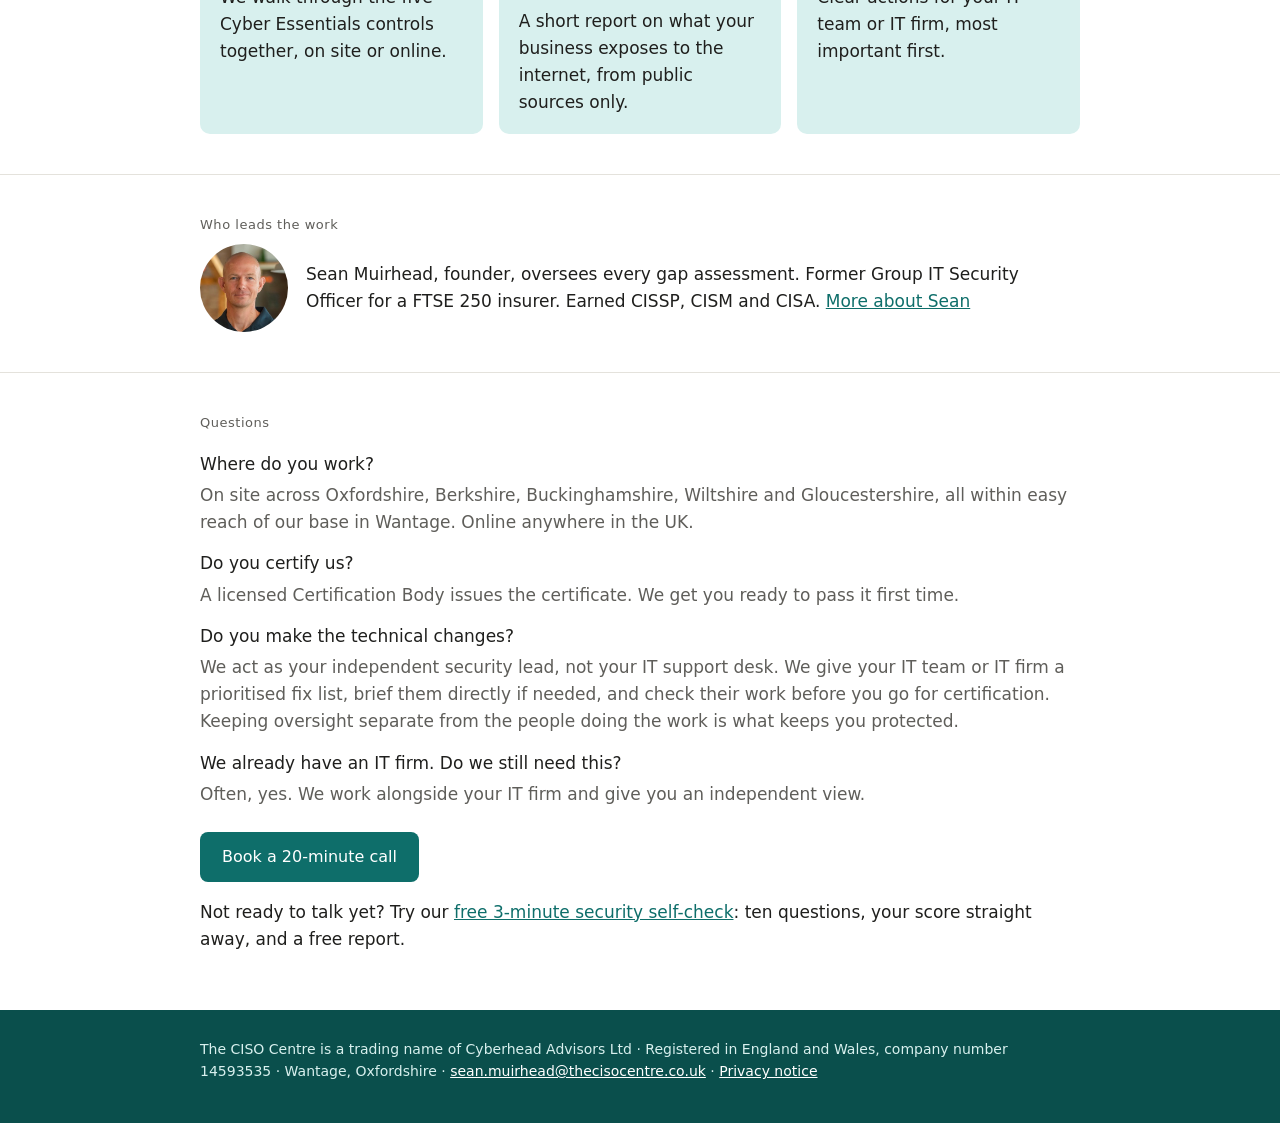
==== commit 84949cdb: "Online scoping and risk" ====
--- a/index.html
+++ b/index.html
@@ -56,6 +56,7 @@
       <div class="tile"><h3>Solid</h3><p><strong>Makes you a hard target for criminals who pick you out, such as invoice fraud and ransomware crews.</strong></p><p>98 checks, adding suppliers, logging, incidents and recovery. We check the evidence: settings, records and sample devices. Answers ready for client questionnaires and insurers.</p><p class="price-tag">£4,950 up to 50 staff · £7,500 for 51–250</p></div>
       <div class="tile"><h3>Strong</h3><p><strong>For firms facing skilled, well-funded attackers, or an audit.</strong></p><p>All 126 checks, mapped to the standards and laws that matter to you. We test every control that can be tested. Ready for certification, regulators and the MOD.</p><p class="price-tag">£8,950 up to 50 staff · £12,500 for 51–250</p></div>
     </div>
+    <p style="margin-top:16px">At every level, every gap becomes a rated risk in your risk register, with a top risks page for your board. <a href="risk-assessment/">What is a cyber risk assessment?</a></p>
     <p class="note" style="margin-top:16px">Your Start fee counts towards Solid or Strong if you book within 3 months. Hardening, re-checks and the security lead are extras at any level.</p>
   </div></section>
 
